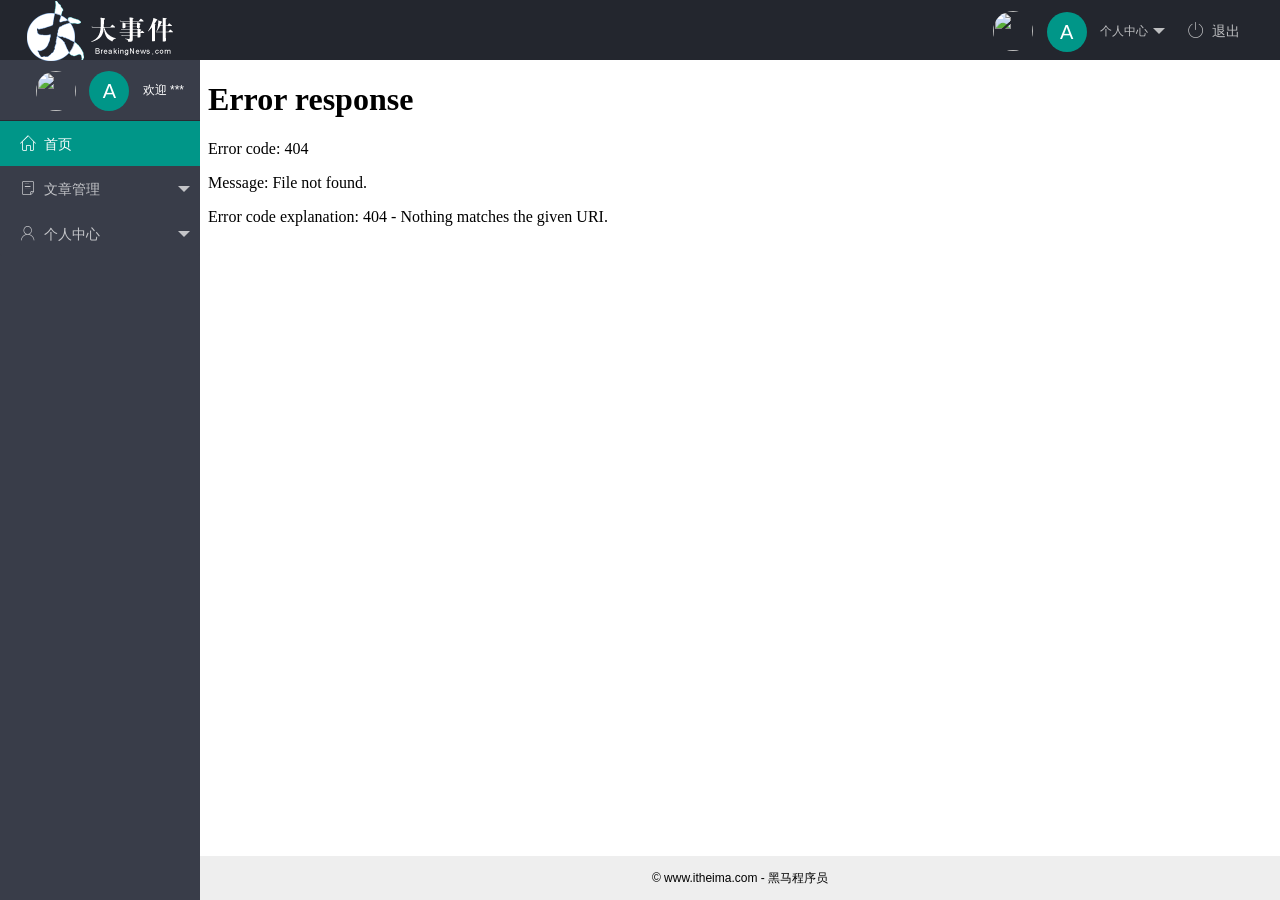
==== index.html @ 93b26ba9 "完成了登录和注册" ====
<!DOCTYPE html>
<html lang="en">

<head>
    <meta charset="UTF-8" />
    <meta name="viewport" content="width=device-width, initial-scale=1.0" />
    <title>后台主页</title>
    <!-- 导入 layui 的样式表 -->
    <link rel="stylesheet" href="./assets/lib/layui/css/layui.css" />
    <!-- 导入第三方图标库 -->
    <link rel="stylesheet" href="./assets/fonts/iconfont.css" />
    <!-- 导入自己的样式表 -->
    <link rel="stylesheet" href="./assets/css/index.css" />
</head>

<body class="layui-layout-body">
    <div class="layui-layout layui-layout-admin">
        <div class="layui-header">
            <div class="layui-logo">
                <img src="/assets/images/logo.png" alt="" />
            </div>
            <!-- 头部区域（可配合layui已有的水平导航） -->
            <ul class="layui-nav layui-layout-right">
                <li class="layui-nav-item">
                    <a href="javascript:;" class="userinfo">
                        <img src="http://t.cn/RCzsdCq" class="layui-nav-img" />
                        <span class="text-avatar">A</span> 个人中心
                    </a>
                    <dl class="layui-nav-child">
                        <dd><a href="">基本资料</a></dd>
                        <dd><a href="">更换头像</a></dd>
                        <dd><a href="">重置密码</a></dd>
                    </dl>
                </li>
                <li class="layui-nav-item">
                    <a href=""><span class="iconfont icon-tuichu"></span>退出</a>
                </li>
            </ul>
        </div>

        <div class="layui-side layui-bg-black">
            <div class="layui-side-scroll">
                <div class="userinfo">
                    <img src="http://t.cn/RCzsdCq" class="layui-nav-img" />
                    <span class="text-avatar">A</span>
                    <span id="welcome">欢迎 ***</span>
                </div>
                <!-- 左侧导航区域（可配合layui已有的垂直导航） -->
                <ul class="layui-nav layui-nav-tree" lay-shrink="all">
                    <li class="layui-nav-item layui-this">
                        <a href="/home/dashboard.html" target="fm"><span class="iconfont icon-home"></span>首页</a>
                    </li>
                    <li class="layui-nav-item">
                        <a class="" href="javascript:;"><span class="iconfont icon-16"></span>文章管理</a>
                        <dl class="layui-nav-child">
                            <dd>
                                <a href="javascript:;"><i class="layui-icon layui-icon-app"></i>文章类别</a>
                            </dd>
                            <dd>
                                <a href="javascript:;"><i class="layui-icon layui-icon-app"></i>文章列表</a>
                            </dd>
                            <dd>
                                <a href="javascript:;"><i class="layui-icon layui-icon-app"></i>发布文章</a>
                            </dd>
                        </dl>
                    </li>
                    <li class="layui-nav-item">
                        <a href="javascript:;"><span class="iconfont icon-user"></span>个人中心</a>
                        <dl class="layui-nav-child">
                            <dd>
                                <a href="javascript:;"><i class="layui-icon layui-icon-app"></i>基本资料</a>
                            </dd>
                            <dd>
                                <a href="javascript:;"><i class="layui-icon layui-icon-app"></i>更换头像</a>
                            </dd>
                            <dd>
                                <a href="javascript:;"><i class="layui-icon layui-icon-app"></i>重置密码</a>
                            </dd>
                        </dl>
                    </li>
                </ul>
            </div>
        </div>

        <div class="layui-body">
            <!-- 内容主体区域 -->
            <iframe name="fm" src="/home/dashboard.html" frameborder="0"></iframe>
        </div>

        <div class="layui-footer">
            <!-- 底部固定区域 -->
            © www.itheima.com - 黑马程序员
        </div>
    </div>
    <!-- 导入 layui 的JS文件 -->
    <script src="/assets/lib/layui/layui.all.js"></script>
</body>

</html>
---- assets/lib/layui/css/layui.css ----
/** layui-v2.5.5 MIT License By https://www.layui.com */
 .layui-inline,img{display:inline-block;vertical-align:middle}h1,h2,h3,h4,h5,h6{font-weight:400}.layui-edge,.layui-header,.layui-inline,.layui-main{position:relative}.layui-body,.layui-edge,.layui-elip{overflow:hidden}.layui-btn,.layui-edge,.layui-inline,img{vertical-align:middle}.layui-btn,.layui-disabled,.layui-icon,.layui-unselect{-moz-user-select:none;-webkit-user-select:none;-ms-user-select:none}.layui-elip,.layui-form-checkbox span,.layui-form-pane .layui-form-label{text-overflow:ellipsis;white-space:nowrap}.layui-breadcrumb,.layui-tree-btnGroup{visibility:hidden}blockquote,body,button,dd,div,dl,dt,form,h1,h2,h3,h4,h5,h6,input,li,ol,p,pre,td,textarea,th,ul{margin:0;padding:0;-webkit-tap-highlight-color:rgba(0,0,0,0)}a:active,a:hover{outline:0}img{border:none}li{list-style:none}table{border-collapse:collapse;border-spacing:0}h4,h5,h6{font-size:100%}button,input,optgroup,option,select,textarea{font-family:inherit;font-size:inherit;font-style:inherit;font-weight:inherit;outline:0}pre{white-space:pre-wrap;white-space:-moz-pre-wrap;white-space:-pre-wrap;white-space:-o-pre-wrap;word-wrap:break-word}body{line-height:24px;font:14px Helvetica Neue,Helvetica,PingFang SC,Tahoma,Arial,sans-serif}hr{height:1px;margin:10px 0;border:0;clear:both}a{color:#333;text-decoration:none}a:hover{color:#777}a cite{font-style:normal;*cursor:pointer}.layui-border-box,.layui-border-box *{box-sizing:border-box}.layui-box,.layui-box *{box-sizing:content-box}.layui-clear{clear:both;*zoom:1}.layui-clear:after{content:'\20';clear:both;*zoom:1;display:block;height:0}.layui-inline{*display:inline;*zoom:1}.layui-edge{display:inline-block;width:0;height:0;border-width:6px;border-style:dashed;border-color:transparent}.layui-edge-top{top:-4px;border-bottom-color:#999;border-bottom-style:solid}.layui-edge-right{border-left-color:#999;border-left-style:solid}.layui-edge-bottom{top:2px;border-top-color:#999;border-top-style:solid}.layui-edge-left{border-right-color:#999;border-right-style:solid}.layui-disabled,.layui-disabled:hover{color:#d2d2d2!important;cursor:not-allowed!important}.layui-circle{border-radius:100%}.layui-show{display:block!important}.layui-hide{display:none!important}@font-face{font-family:layui-icon;src:url(../font/iconfont.eot?v=250);src:url(../font/iconfont.eot?v=250#iefix) format('embedded-opentype'),url(../font/iconfont.woff2?v=250) format('woff2'),url(../font/iconfont.woff?v=250) format('woff'),url(../font/iconfont.ttf?v=250) format('truetype'),url(../font/iconfont.svg?v=250#layui-icon) format('svg')}.layui-icon{font-family:layui-icon!important;font-size:16px;font-style:normal;-webkit-font-smoothing:antialiased;-moz-osx-font-smoothing:grayscale}.layui-icon-reply-fill:before{content:"\e611"}.layui-icon-set-fill:before{content:"\e614"}.layui-icon-menu-fill:before{content:"\e60f"}.layui-icon-search:before{content:"\e615"}.layui-icon-share:before{content:"\e641"}.layui-icon-set-sm:before{content:"\e620"}.layui-icon-engine:before{content:"\e628"}.layui-icon-close:before{content:"\1006"}.layui-icon-close-fill:before{content:"\1007"}.layui-icon-chart-screen:before{content:"\e629"}.layui-icon-star:before{content:"\e600"}.layui-icon-circle-dot:before{content:"\e617"}.layui-icon-chat:before{content:"\e606"}.layui-icon-release:before{content:"\e609"}.layui-icon-list:before{content:"\e60a"}.layui-icon-chart:before{content:"\e62c"}.layui-icon-ok-circle:before{content:"\1005"}.layui-icon-layim-theme:before{content:"\e61b"}.layui-icon-table:before{content:"\e62d"}.layui-icon-right:before{content:"\e602"}.layui-icon-left:before{content:"\e603"}.layui-icon-cart-simple:before{content:"\e698"}.layui-icon-face-cry:before{content:"\e69c"}.layui-icon-face-smile:before{content:"\e6af"}.layui-icon-survey:before{content:"\e6b2"}.layui-icon-tree:before{content:"\e62e"}.layui-icon-upload-circle:before{content:"\e62f"}.layui-icon-add-circle:before{content:"\e61f"}.layui-icon-download-circle:before{content:"\e601"}.layui-icon-templeate-1:before{content:"\e630"}.layui-icon-util:before{content:"\e631"}.layui-icon-face-surprised:before{content:"\e664"}.layui-icon-edit:before{content:"\e642"}.layui-icon-speaker:before{content:"\e645"}.layui-icon-down:before{content:"\e61a"}.layui-icon-file:before{content:"\e621"}.layui-icon-layouts:before{content:"\e632"}.layui-icon-rate-half:before{content:"\e6c9"}.layui-icon-add-circle-fine:before{content:"\e608"}.layui-icon-prev-circle:before{content:"\e633"}.layui-icon-read:before{content:"\e705"}.layui-icon-404:before{content:"\e61c"}.layui-icon-carousel:before{content:"\e634"}.layui-icon-help:before{content:"\e607"}.layui-icon-code-circle:before{content:"\e635"}.layui-icon-water:before{content:"\e636"}.layui-icon-username:before{content:"\e66f"}.layui-icon-find-fill:before{content:"\e670"}.layui-icon-about:before{content:"\e60b"}.layui-icon-location:before{content:"\e715"}.layui-icon-up:before{content:"\e619"}.layui-icon-pause:before{content:"\e651"}.layui-icon-date:before{content:"\e637"}.layui-icon-layim-uploadfile:before{content:"\e61d"}.layui-icon-delete:before{content:"\e640"}.layui-icon-play:before{content:"\e652"}.layui-icon-top:before{content:"\e604"}.layui-icon-friends:before{content:"\e612"}.layui-icon-refresh-3:before{content:"\e9aa"}.layui-icon-ok:before{content:"\e605"}.layui-icon-layer:before{content:"\e638"}.layui-icon-face-smile-fine:before{content:"\e60c"}.layui-icon-dollar:before{content:"\e659"}.layui-icon-group:before{content:"\e613"}.layui-icon-layim-download:before{content:"\e61e"}.layui-icon-picture-fine:before{content:"\e60d"}.layui-icon-link:before{content:"\e64c"}.layui-icon-diamond:before{content:"\e735"}.layui-icon-log:before{content:"\e60e"}.layui-icon-rate-solid:before{content:"\e67a"}.layui-icon-fonts-del:before{content:"\e64f"}.layui-icon-unlink:before{content:"\e64d"}.layui-icon-fonts-clear:before{content:"\e639"}.layui-icon-triangle-r:before{content:"\e623"}.layui-icon-circle:before{content:"\e63f"}.layui-icon-radio:before{content:"\e643"}.layui-icon-align-center:before{content:"\e647"}.layui-icon-align-right:before{content:"\e648"}.layui-icon-align-left:before{content:"\e649"}.layui-icon-loading-1:before{content:"\e63e"}.layui-icon-return:before{content:"\e65c"}.layui-icon-fonts-strong:before{content:"\e62b"}.layui-icon-upload:before{content:"\e67c"}.layui-icon-dialogue:before{content:"\e63a"}.layui-icon-video:before{content:"\e6ed"}.layui-icon-headset:before{content:"\e6fc"}.layui-icon-cellphone-fine:before{content:"\e63b"}.layui-icon-add-1:before{content:"\e654"}.layui-icon-face-smile-b:before{content:"\e650"}.layui-icon-fonts-html:before{content:"\e64b"}.layui-icon-form:before{content:"\e63c"}.layui-icon-cart:before{content:"\e657"}.layui-icon-camera-fill:before{content:"\e65d"}.layui-icon-tabs:before{content:"\e62a"}.layui-icon-fonts-code:before{content:"\e64e"}.layui-icon-fire:before{content:"\e756"}.layui-icon-set:before{content:"\e716"}.layui-icon-fonts-u:before{content:"\e646"}.layui-icon-triangle-d:before{content:"\e625"}.layui-icon-tips:before{content:"\e702"}.layui-icon-picture:before{content:"\e64a"}.layui-icon-more-vertical:before{content:"\e671"}.layui-icon-flag:before{content:"\e66c"}.layui-icon-loading:before{content:"\e63d"}.layui-icon-fonts-i:before{content:"\e644"}.layui-icon-refresh-1:before{content:"\e666"}.layui-icon-rmb:before{content:"\e65e"}.layui-icon-home:before{content:"\e68e"}.layui-icon-user:before{content:"\e770"}.layui-icon-notice:before{content:"\e667"}.layui-icon-login-weibo:before{content:"\e675"}.layui-icon-voice:before{content:"\e688"}.layui-icon-upload-drag:before{content:"\e681"}.layui-icon-login-qq:before{content:"\e676"}.layui-icon-snowflake:before{content:"\e6b1"}.layui-icon-file-b:before{content:"\e655"}.layui-icon-template:before{content:"\e663"}.layui-icon-auz:before{content:"\e672"}.layui-icon-console:before{content:"\e665"}.layui-icon-app:before{content:"\e653"}.layui-icon-prev:before{content:"\e65a"}.layui-icon-website:before{content:"\e7ae"}.layui-icon-next:before{content:"\e65b"}.layui-icon-component:before{content:"\e857"}.layui-icon-more:before{content:"\e65f"}.layui-icon-login-wechat:before{content:"\e677"}.layui-icon-shrink-right:before{content:"\e668"}.layui-icon-spread-left:before{content:"\e66b"}.layui-icon-camera:before{content:"\e660"}.layui-icon-note:before{content:"\e66e"}.layui-icon-refresh:before{content:"\e669"}.layui-icon-female:before{content:"\e661"}.layui-icon-male:before{content:"\e662"}.layui-icon-password:before{content:"\e673"}.layui-icon-senior:before{content:"\e674"}.layui-icon-theme:before{content:"\e66a"}.layui-icon-tread:before{content:"\e6c5"}.layui-icon-praise:before{content:"\e6c6"}.layui-icon-star-fill:before{content:"\e658"}.layui-icon-rate:before{content:"\e67b"}.layui-icon-template-1:before{content:"\e656"}.layui-icon-vercode:before{content:"\e679"}.layui-icon-cellphone:before{content:"\e678"}.layui-icon-screen-full:before{content:"\e622"}.layui-icon-screen-restore:before{content:"\e758"}.layui-icon-cols:before{content:"\e610"}.layui-icon-export:before{content:"\e67d"}.layui-icon-print:before{content:"\e66d"}.layui-icon-slider:before{content:"\e714"}.layui-icon-addition:before{content:"\e624"}.layui-icon-subtraction:before{content:"\e67e"}.layui-icon-service:before{content:"\e626"}.layui-icon-transfer:before{content:"\e691"}.layui-main{width:1140px;margin:0 auto}.layui-header{z-index:1000;height:60px}.layui-header a:hover{transition:all .5s;-webkit-transition:all .5s}.layui-side{position:fixed;left:0;top:0;bottom:0;z-index:999;width:200px;overflow-x:hidden}.layui-side-scroll{position:relative;width:220px;height:100%;overflow-x:hidden}.layui-body{position:absolute;left:200px;right:0;top:0;bottom:0;z-index:998;width:auto;overflow-y:auto;box-sizing:border-box}.layui-layout-body{overflow:hidden}.layui-layout-admin .layui-header{background-color:#23262E}.layui-layout-admin .layui-side{top:60px;width:200px;overflow-x:hidden}.layui-layout-admin .layui-body{position:fixed;top:60px;bottom:44px}.layui-layout-admin .layui-main{width:auto;margin:0 15px}.layui-layout-admin .layui-footer{position:fixed;left:200px;right:0;bottom:0;height:44px;line-height:44px;padding:0 15px;background-color:#eee}.layui-layout-admin .layui-logo{position:absolute;left:0;top:0;width:200px;height:100%;line-height:60px;text-align:center;color:#009688;font-size:16px}.layui-layout-admin .layui-header .layui-nav{background:0 0}.layui-layout-left{position:absolute!important;left:200px;top:0}.layui-layout-right{position:absolute!important;right:0;top:0}.layui-container{position:relative;margin:0 auto;padding:0 15px;box-sizing:border-box}.layui-fluid{position:relative;margin:0 auto;padding:0 15px}.layui-row:after,.layui-row:before{content:'';display:block;clear:both}.layui-col-lg1,.layui-col-lg10,.layui-col-lg11,.layui-col-lg12,.layui-col-lg2,.layui-col-lg3,.layui-col-lg4,.layui-col-lg5,.layui-col-lg6,.layui-col-lg7,.layui-col-lg8,.layui-col-lg9,.layui-col-md1,.layui-col-md10,.layui-col-md11,.layui-col-md12,.layui-col-md2,.layui-col-md3,.layui-col-md4,.layui-col-md5,.layui-col-md6,.layui-col-md7,.layui-col-md8,.layui-col-md9,.layui-col-sm1,.layui-col-sm10,.layui-col-sm11,.layui-col-sm12,.layui-col-sm2,.layui-col-sm3,.layui-col-sm4,.layui-col-sm5,.layui-col-sm6,.layui-col-sm7,.layui-col-sm8,.layui-col-sm9,.layui-col-xs1,.layui-col-xs10,.layui-col-xs11,.layui-col-xs12,.layui-col-xs2,.layui-col-xs3,.layui-col-xs4,.layui-col-xs5,.layui-col-xs6,.layui-col-xs7,.layui-col-xs8,.layui-col-xs9{position:relative;display:block;box-sizing:border-box}.layui-col-xs1,.layui-col-xs10,.layui-col-xs11,.layui-col-xs12,.layui-col-xs2,.layui-col-xs3,.layui-col-xs4,.layui-col-xs5,.layui-col-xs6,.layui-col-xs7,.layui-col-xs8,.layui-col-xs9{float:left}.layui-col-xs1{width:8.33333333%}.layui-col-xs2{width:16.66666667%}.layui-col-xs3{width:25%}.layui-col-xs4{width:33.33333333%}.layui-col-xs5{width:41.66666667%}.layui-col-xs6{width:50%}.layui-col-xs7{width:58.33333333%}.layui-col-xs8{width:66.66666667%}.layui-col-xs9{width:75%}.layui-col-xs10{width:83.33333333%}.layui-col-xs11{width:91.66666667%}.layui-col-xs12{width:100%}.layui-col-xs-offset1{margin-left:8.33333333%}.layui-col-xs-offset2{margin-left:16.66666667%}.layui-col-xs-offset3{margin-left:25%}.layui-col-xs-offset4{margin-left:33.33333333%}.layui-col-xs-offset5{margin-left:41.66666667%}.layui-col-xs-offset6{margin-left:50%}.layui-col-xs-offset7{margin-left:58.33333333%}.layui-col-xs-offset8{margin-left:66.66666667%}.layui-col-xs-offset9{margin-left:75%}.layui-col-xs-offset10{margin-left:83.33333333%}.layui-col-xs-offset11{margin-left:91.66666667%}.layui-col-xs-offset12{margin-left:100%}@media screen and (max-width:768px){.layui-hide-xs{display:none!important}.layui-show-xs-block{display:block!important}.layui-show-xs-inline{display:inline!important}.layui-show-xs-inline-block{display:inline-block!important}}@media screen and (min-width:768px){.layui-container{width:750px}.layui-hide-sm{display:none!important}.layui-show-sm-block{display:block!important}.layui-show-sm-inline{display:inline!important}.layui-show-sm-inline-block{display:inline-block!important}.layui-col-sm1,.layui-col-sm10,.layui-col-sm11,.layui-col-sm12,.layui-col-sm2,.layui-col-sm3,.layui-col-sm4,.layui-col-sm5,.layui-col-sm6,.layui-col-sm7,.layui-col-sm8,.layui-col-sm9{float:left}.layui-col-sm1{width:8.33333333%}.layui-col-sm2{width:16.66666667%}.layui-col-sm3{width:25%}.layui-col-sm4{width:33.33333333%}.layui-col-sm5{width:41.66666667%}.layui-col-sm6{width:50%}.layui-col-sm7{width:58.33333333%}.layui-col-sm8{width:66.66666667%}.layui-col-sm9{width:75%}.layui-col-sm10{width:83.33333333%}.layui-col-sm11{width:91.66666667%}.layui-col-sm12{width:100%}.layui-col-sm-offset1{margin-left:8.33333333%}.layui-col-sm-offset2{margin-left:16.66666667%}.layui-col-sm-offset3{margin-left:25%}.layui-col-sm-offset4{margin-left:33.33333333%}.layui-col-sm-offset5{margin-left:41.66666667%}.layui-col-sm-offset6{margin-left:50%}.layui-col-sm-offset7{margin-left:58.33333333%}.layui-col-sm-offset8{margin-left:66.66666667%}.layui-col-sm-offset9{margin-left:75%}.layui-col-sm-offset10{margin-left:83.33333333%}.layui-col-sm-offset11{margin-left:91.66666667%}.layui-col-sm-offset12{margin-left:100%}}@media screen and (min-width:992px){.layui-container{width:970px}.layui-hide-md{display:none!important}.layui-show-md-block{display:block!important}.layui-show-md-inline{display:inline!important}.layui-show-md-inline-block{display:inline-block!important}.layui-col-md1,.layui-col-md10,.layui-col-md11,.layui-col-md12,.layui-col-md2,.layui-col-md3,.layui-col-md4,.layui-col-md5,.layui-col-md6,.layui-col-md7,.layui-col-md8,.layui-col-md9{float:left}.layui-col-md1{width:8.33333333%}.layui-col-md2{width:16.66666667%}.layui-col-md3{width:25%}.layui-col-md4{width:33.33333333%}.layui-col-md5{width:41.66666667%}.layui-col-md6{width:50%}.layui-col-md7{width:58.33333333%}.layui-col-md8{width:66.66666667%}.layui-col-md9{width:75%}.layui-col-md10{width:83.33333333%}.layui-col-md11{width:91.66666667%}.layui-col-md12{width:100%}.layui-col-md-offset1{margin-left:8.33333333%}.layui-col-md-offset2{margin-left:16.66666667%}.layui-col-md-offset3{margin-left:25%}.layui-col-md-offset4{margin-left:33.33333333%}.layui-col-md-offset5{margin-left:41.66666667%}.layui-col-md-offset6{margin-left:50%}.layui-col-md-offset7{margin-left:58.33333333%}.layui-col-md-offset8{margin-left:66.66666667%}.layui-col-md-offset9{margin-left:75%}.layui-col-md-offset10{margin-left:83.33333333%}.layui-col-md-offset11{margin-left:91.66666667%}.layui-col-md-offset12{margin-left:100%}}@media screen and (min-width:1200px){.layui-container{width:1170px}.layui-hide-lg{display:none!important}.layui-show-lg-block{display:block!important}.layui-show-lg-inline{display:inline!important}.layui-show-lg-inline-block{display:inline-block!important}.layui-col-lg1,.layui-col-lg10,.layui-col-lg11,.layui-col-lg12,.layui-col-lg2,.layui-col-lg3,.layui-col-lg4,.layui-col-lg5,.layui-col-lg6,.layui-col-lg7,.layui-col-lg8,.layui-col-lg9{float:left}.layui-col-lg1{width:8.33333333%}.layui-col-lg2{width:16.66666667%}.layui-col-lg3{width:25%}.layui-col-lg4{width:33.33333333%}.layui-col-lg5{width:41.66666667%}.layui-col-lg6{width:50%}.layui-col-lg7{width:58.33333333%}.layui-col-lg8{width:66.66666667%}.layui-col-lg9{width:75%}.layui-col-lg10{width:83.33333333%}.layui-col-lg11{width:91.66666667%}.layui-col-lg12{width:100%}.layui-col-lg-offset1{margin-left:8.33333333%}.layui-col-lg-offset2{margin-left:16.66666667%}.layui-col-lg-offset3{margin-left:25%}.layui-col-lg-offset4{margin-left:33.33333333%}.layui-col-lg-offset5{margin-left:41.66666667%}.layui-col-lg-offset6{margin-left:50%}.layui-col-lg-offset7{margin-left:58.33333333%}.layui-col-lg-offset8{margin-left:66.66666667%}.layui-col-lg-offset9{margin-left:75%}.layui-col-lg-offset10{margin-left:83.33333333%}.layui-col-lg-offset11{margin-left:91.66666667%}.layui-col-lg-offset12{margin-left:100%}}.layui-col-space1{margin:-.5px}.layui-col-space1>*{padding:.5px}.layui-col-space3{margin:-1.5px}.layui-col-space3>*{padding:1.5px}.layui-col-space5{margin:-2.5px}.layui-col-space5>*{padding:2.5px}.layui-col-space8{margin:-3.5px}.layui-col-space8>*{padding:3.5px}.layui-col-space10{margin:-5px}.layui-col-space10>*{padding:5px}.layui-col-space12{margin:-6px}.layui-col-space12>*{padding:6px}.layui-col-space15{margin:-7.5px}.layui-col-space15>*{padding:7.5px}.layui-col-space18{margin:-9px}.layui-col-space18>*{padding:9px}.layui-col-space20{margin:-10px}.layui-col-space20>*{padding:10px}.layui-col-space22{margin:-11px}.layui-col-space22>*{padding:11px}.layui-col-space25{margin:-12.5px}.layui-col-space25>*{padding:12.5px}.layui-col-space30{margin:-15px}.layui-col-space30>*{padding:15px}.layui-btn,.layui-input,.layui-select,.layui-textarea,.layui-upload-button{outline:0;-webkit-appearance:none;transition:all .3s;-webkit-transition:all .3s;box-sizing:border-box}.layui-elem-quote{margin-bottom:10px;padding:15px;line-height:22px;border-left:5px solid #009688;border-radius:0 2px 2px 0;background-color:#f2f2f2}.layui-quote-nm{border-style:solid;border-width:1px 1px 1px 5px;background:0 0}.layui-elem-field{margin-bottom:10px;padding:0;border-width:1px;border-style:solid}.layui-elem-field legend{margin-left:20px;padding:0 10px;font-size:20px;font-weight:300}.layui-field-title{margin:10px 0 20px;border-width:1px 0 0}.layui-field-box{padding:10px 15px}.layui-field-title .layui-field-box{padding:10px 0}.layui-progress{position:relative;height:6px;border-radius:20px;background-color:#e2e2e2}.layui-progress-bar{position:absolute;left:0;top:0;width:0;max-width:100%;height:6px;border-radius:20px;text-align:right;background-color:#5FB878;transition:all .3s;-webkit-transition:all .3s}.layui-progress-big,.layui-progress-big .layui-progress-bar{height:18px;line-height:18px}.layui-progress-text{position:relative;top:-20px;line-height:18px;font-size:12px;color:#666}.layui-progress-big .layui-progress-text{position:static;padding:0 10px;color:#fff}.layui-collapse{border-width:1px;border-style:solid;border-radius:2px}.layui-colla-content,.layui-colla-item{border-top-width:1px;border-top-style:solid}.layui-colla-item:first-child{border-top:none}.layui-colla-title{position:relative;height:42px;line-height:42px;padding:0 15px 0 35px;color:#333;background-color:#f2f2f2;cursor:pointer;font-size:14px;overflow:hidden}.layui-colla-content{display:none;padding:10px 15px;line-height:22px;color:#666}.layui-colla-icon{position:absolute;left:15px;top:0;font-size:14px}.layui-card{margin-bottom:15px;border-radius:2px;background-color:#fff;box-shadow:0 1px 2px 0 rgba(0,0,0,.05)}.layui-card:last-child{margin-bottom:0}.layui-card-header{position:relative;height:42px;line-height:42px;padding:0 15px;border-bottom:1px solid #f6f6f6;color:#333;border-radius:2px 2px 0 0;font-size:14px}.layui-bg-black,.layui-bg-blue,.layui-bg-cyan,.layui-bg-green,.layui-bg-orange,.layui-bg-red{color:#fff!important}.layui-card-body{position:relative;padding:10px 15px;line-height:24px}.layui-card-body[pad15]{padding:15px}.layui-card-body[pad20]{padding:20px}.layui-card-body .layui-table{margin:5px 0}.layui-card .layui-tab{margin:0}.layui-panel-window{position:relative;padding:15px;border-radius:0;border-top:5px solid #E6E6E6;background-color:#fff}.layui-auxiliar-moving{position:fixed;left:0;right:0;top:0;bottom:0;width:100%;height:100%;background:0 0;z-index:9999999999}.layui-form-label,.layui-form-mid,.layui-form-select,.layui-input-block,.layui-input-inline,.layui-textarea{position:relative}.layui-bg-red{background-color:#FF5722!important}.layui-bg-orange{background-color:#FFB800!important}.layui-bg-green{background-color:#009688!important}.layui-bg-cyan{background-color:#2F4056!important}.layui-bg-blue{background-color:#1E9FFF!important}.layui-bg-black{background-color:#393D49!important}.layui-bg-gray{background-color:#eee!important;color:#666!important}.layui-badge-rim,.layui-colla-content,.layui-colla-item,.layui-collapse,.layui-elem-field,.layui-form-pane .layui-form-item[pane],.layui-form-pane .layui-form-label,.layui-input,.layui-layedit,.layui-layedit-tool,.layui-quote-nm,.layui-select,.layui-tab-bar,.layui-tab-card,.layui-tab-title,.layui-tab-title .layui-this:after,.layui-textarea{border-color:#e6e6e6}.layui-timeline-item:before,hr{background-color:#e6e6e6}.layui-text{line-height:22px;font-size:14px;color:#666}.layui-text h1,.layui-text h2,.layui-text h3{font-weight:500;color:#333}.layui-text h1{font-size:30px}.layui-text h2{font-size:24px}.layui-text h3{font-size:18px}.layui-text a:not(.layui-btn){color:#01AAED}.layui-text a:not(.layui-btn):hover{text-decoration:underline}.layui-text ul{padding:5px 0 5px 15px}.layui-text ul li{margin-top:5px;list-style-type:disc}.layui-text em,.layui-word-aux{color:#999!important;padding:0 5px!important}.layui-btn{display:inline-block;height:38px;line-height:38px;padding:0 18px;background-color:#009688;color:#fff;white-space:nowrap;text-align:center;font-size:14px;border:none;border-radius:2px;cursor:pointer}.layui-btn:hover{opacity:.8;filter:alpha(opacity=80);color:#fff}.layui-btn:active{opacity:1;filter:alpha(opacity=100)}.layui-btn+.layui-btn{margin-left:10px}.layui-btn-container{font-size:0}.layui-btn-container .layui-btn{margin-right:10px;margin-bottom:10px}.layui-btn-container .layui-btn+.layui-btn{margin-left:0}.layui-table .layui-btn-container .layui-btn{margin-bottom:9px}.layui-btn-radius{border-radius:100px}.layui-btn .layui-icon{margin-right:3px;font-size:18px;vertical-align:bottom;vertical-align:middle\9}.layui-btn-primary{border:1px solid #C9C9C9;background-color:#fff;color:#555}.layui-btn-primary:hover{border-color:#009688;color:#333}.layui-btn-normal{background-color:#1E9FFF}.layui-btn-warm{background-color:#FFB800}.layui-btn-danger{background-color:#FF5722}.layui-btn-checked{background-color:#5FB878}.layui-btn-disabled,.layui-btn-disabled:active,.layui-btn-disabled:hover{border:1px solid #e6e6e6;background-color:#FBFBFB;color:#C9C9C9;cursor:not-allowed;opacity:1}.layui-btn-lg{height:44px;line-height:44px;padding:0 25px;font-size:16px}.layui-btn-sm{height:30px;line-height:30px;padding:0 10px;font-size:12px}.layui-btn-sm i{font-size:16px!important}.layui-btn-xs{height:22px;line-height:22px;padding:0 5px;font-size:12px}.layui-btn-xs i{font-size:14px!important}.layui-btn-group{display:inline-block;vertical-align:middle;font-size:0}.layui-btn-group .layui-btn{margin-left:0!important;margin-right:0!important;border-left:1px solid rgba(255,255,255,.5);border-radius:0}.layui-btn-group .layui-btn-primary{border-left:none}.layui-btn-group .layui-btn-primary:hover{border-color:#C9C9C9;color:#009688}.layui-btn-group .layui-btn:first-child{border-left:none;border-radius:2px 0 0 2px}.layui-btn-group .layui-btn-primary:first-child{border-left:1px solid #c9c9c9}.layui-btn-group .layui-btn:last-child{border-radius:0 2px 2px 0}.layui-btn-group .layui-btn+.layui-btn{margin-left:0}.layui-btn-group+.layui-btn-group{margin-left:10px}.layui-btn-fluid{width:100%}.layui-input,.layui-select,.layui-textarea{height:38px;line-height:1.3;line-height:38px\9;border-width:1px;border-style:solid;background-color:#fff;border-radius:2px}.layui-input::-webkit-input-placeholder,.layui-select::-webkit-input-placeholder,.layui-textarea::-webkit-input-placeholder{line-height:1.3}.layui-input,.layui-textarea{display:block;width:100%;padding-left:10px}.layui-input:hover,.layui-textarea:hover{border-color:#D2D2D2!important}.layui-input:focus,.layui-textarea:focus{border-color:#C9C9C9!important}.layui-textarea{min-height:100px;height:auto;line-height:20px;padding:6px 10px;resize:vertical}.layui-select{padding:0 10px}.layui-form input[type=checkbox],.layui-form input[type=radio],.layui-form select{display:none}.layui-form [lay-ignore]{display:initial}.layui-form-item{margin-bottom:15px;clear:both;*zoom:1}.layui-form-item:after{content:'\20';clear:both;*zoom:1;display:block;height:0}.layui-form-label{float:left;display:block;padding:9px 15px;width:80px;font-weight:400;line-height:20px;text-align:right}.layui-form-label-col{display:block;float:none;padding:9px 0;line-height:20px;text-align:left}.layui-form-item .layui-inline{margin-bottom:5px;margin-right:10px}.layui-input-block{margin-left:110px;min-height:36px}.layui-input-inline{display:inline-block;vertical-align:middle}.layui-form-item .layui-input-inline{float:left;width:190px;margin-right:10px}.layui-form-text .layui-input-inline{width:auto}.layui-form-mid{float:left;display:block;padding:9px 0!important;line-height:20px;margin-right:10px}.layui-form-danger+.layui-form-select .layui-input,.layui-form-danger:focus{border-color:#FF5722!important}.layui-form-select .layui-input{padding-right:30px;cursor:pointer}.layui-form-select .layui-edge{position:absolute;right:10px;top:50%;margin-top:-3px;cursor:pointer;border-width:6px;border-top-color:#c2c2c2;border-top-style:solid;transition:all .3s;-webkit-transition:all .3s}.layui-form-select dl{display:none;position:absolute;left:0;top:42px;padding:5px 0;z-index:899;min-width:100%;border:1px solid #d2d2d2;max-height:300px;overflow-y:auto;background-color:#fff;border-radius:2px;box-shadow:0 2px 4px rgba(0,0,0,.12);box-sizing:border-box}.layui-form-select dl dd,.layui-form-select dl dt{padding:0 10px;line-height:36px;white-space:nowrap;overflow:hidden;text-overflow:ellipsis}.layui-form-select dl dt{font-size:12px;color:#999}.layui-form-select dl dd{cursor:pointer}.layui-form-select dl dd:hover{background-color:#f2f2f2;-webkit-transition:.5s all;transition:.5s all}.layui-form-select .layui-select-group dd{padding-left:20px}.layui-form-select dl dd.layui-select-tips{padding-left:10px!important;color:#999}.layui-form-select dl dd.layui-this{background-color:#5FB878;color:#fff}.layui-form-checkbox,.layui-form-select dl dd.layui-disabled{background-color:#fff}.layui-form-selected dl{display:block}.layui-form-checkbox,.layui-form-checkbox *,.layui-form-switch{display:inline-block;vertical-align:middle}.layui-form-selected .layui-edge{margin-top:-9px;-webkit-transform:rotate(180deg);transform:rotate(180deg);margin-top:-3px\9}:root .layui-form-selected .layui-edge{margin-top:-9px\0/IE9}.layui-form-selectup dl{top:auto;bottom:42px}.layui-select-none{margin:5px 0;text-align:center;color:#999}.layui-select-disabled .layui-disabled{border-color:#eee!important}.layui-select-disabled .layui-edge{border-top-color:#d2d2d2}.layui-form-checkbox{position:relative;height:30px;line-height:30px;margin-right:10px;padding-right:30px;cursor:pointer;font-size:0;-webkit-transition:.1s linear;transition:.1s linear;box-sizing:border-box}.layui-form-checkbox span{padding:0 10px;height:100%;font-size:14px;border-radius:2px 0 0 2px;background-color:#d2d2d2;color:#fff;overflow:hidden}.layui-form-checkbox:hover span{background-color:#c2c2c2}.layui-form-checkbox i{position:absolute;right:0;top:0;width:30px;height:28px;border:1px solid #d2d2d2;border-left:none;border-radius:0 2px 2px 0;color:#fff;font-size:20px;text-align:center}.layui-form-checkbox:hover i{border-color:#c2c2c2;color:#c2c2c2}.layui-form-checked,.layui-form-checked:hover{border-color:#5FB878}.layui-form-checked span,.layui-form-checked:hover span{background-color:#5FB878}.layui-form-checked i,.layui-form-checked:hover i{color:#5FB878}.layui-form-item .layui-form-checkbox{margin-top:4px}.layui-form-checkbox[lay-skin=primary]{height:auto!important;line-height:normal!important;min-width:18px;min-height:18px;border:none!important;margin-right:0;padding-left:28px;padding-right:0;background:0 0}.layui-form-checkbox[lay-skin=primary] span{padding-left:0;padding-right:15px;line-height:18px;background:0 0;color:#666}.layui-form-checkbox[lay-skin=primary] i{right:auto;left:0;width:16px;height:16px;line-height:16px;border:1px solid #d2d2d2;font-size:12px;border-radius:2px;background-color:#fff;-webkit-transition:.1s linear;transition:.1s linear}.layui-form-checkbox[lay-skin=primary]:hover i{border-color:#5FB878;color:#fff}.layui-form-checked[lay-skin=primary] i{border-color:#5FB878!important;background-color:#5FB878;color:#fff}.layui-checkbox-disbaled[lay-skin=primary] span{background:0 0!important;color:#c2c2c2}.layui-checkbox-disbaled[lay-skin=primary]:hover i{border-color:#d2d2d2}.layui-form-item .layui-form-checkbox[lay-skin=primary]{margin-top:10px}.layui-form-switch{position:relative;height:22px;line-height:22px;min-width:35px;padding:0 5px;margin-top:8px;border:1px solid #d2d2d2;border-radius:20px;cursor:pointer;background-color:#fff;-webkit-transition:.1s linear;transition:.1s linear}.layui-form-switch i{position:absolute;left:5px;top:3px;width:16px;height:16px;border-radius:20px;background-color:#d2d2d2;-webkit-transition:.1s linear;transition:.1s linear}.layui-form-switch em{position:relative;top:0;width:25px;margin-left:21px;padding:0!important;text-align:center!important;color:#999!important;font-style:normal!important;font-size:12px}.layui-form-onswitch{border-color:#5FB878;background-color:#5FB878}.layui-checkbox-disbaled,.layui-checkbox-disbaled i{border-color:#e2e2e2!important}.layui-form-onswitch i{left:100%;margin-left:-21px;background-color:#fff}.layui-form-onswitch em{margin-left:5px;margin-right:21px;color:#fff!important}.layui-checkbox-disbaled span{background-color:#e2e2e2!important}.layui-checkbox-disbaled:hover i{color:#fff!important}[lay-radio]{display:none}.layui-form-radio,.layui-form-radio *{display:inline-block;vertical-align:middle}.layui-form-radio{line-height:28px;margin:6px 10px 0 0;padding-right:10px;cursor:pointer;font-size:0}.layui-form-radio *{font-size:14px}.layui-form-radio>i{margin-right:8px;font-size:22px;color:#c2c2c2}.layui-form-radio>i:hover,.layui-form-radioed>i{color:#5FB878}.layui-radio-disbaled>i{color:#e2e2e2!important}.layui-form-pane .layui-form-label{width:110px;padding:8px 15px;height:38px;line-height:20px;border-width:1px;border-style:solid;border-radius:2px 0 0 2px;text-align:center;background-color:#FBFBFB;overflow:hidden;box-sizing:border-box}.layui-form-pane .layui-input-inline{margin-left:-1px}.layui-form-pane .layui-input-block{margin-left:110px;left:-1px}.layui-form-pane .layui-input{border-radius:0 2px 2px 0}.layui-form-pane .layui-form-text .layui-form-label{float:none;width:100%;border-radius:2px;box-sizing:border-box;text-align:left}.layui-form-pane .layui-form-text .layui-input-inline{display:block;margin:0;top:-1px;clear:both}.layui-form-pane .layui-form-text .layui-input-block{margin:0;left:0;top:-1px}.layui-form-pane .layui-form-text .layui-textarea{min-height:100px;border-radius:0 0 2px 2px}.layui-form-pane .layui-form-checkbox{margin:4px 0 4px 10px}.layui-form-pane .layui-form-radio,.layui-form-pane .layui-form-switch{margin-top:6px;margin-left:10px}.layui-form-pane .layui-form-item[pane]{position:relative;border-width:1px;border-style:solid}.layui-form-pane .layui-form-item[pane] .layui-form-label{position:absolute;left:0;top:0;height:100%;border-width:0 1px 0 0}.layui-form-pane .layui-form-item[pane] .layui-input-inline{margin-left:110px}@media screen and (max-width:450px){.layui-form-item .layui-form-label{text-overflow:ellipsis;overflow:hidden;white-space:nowrap}.layui-form-item .layui-inline{display:block;margin-right:0;margin-bottom:20px;clear:both}.layui-form-item .layui-inline:after{content:'\20';clear:both;display:block;height:0}.layui-form-item .layui-input-inline{display:block;float:none;left:-3px;width:auto;margin:0 0 10px 112px}.layui-form-item .layui-input-inline+.layui-form-mid{margin-left:110px;top:-5px;padding:0}.layui-form-item .layui-form-checkbox{margin-right:5px;margin-bottom:5px}}.layui-layedit{border-width:1px;border-style:solid;border-radius:2px}.layui-layedit-tool{padding:3px 5px;border-bottom-width:1px;border-bottom-style:solid;font-size:0}.layedit-tool-fixed{position:fixed;top:0;border-top:1px solid #e2e2e2}.layui-layedit-tool .layedit-tool-mid,.layui-layedit-tool .layui-icon{display:inline-block;vertical-align:middle;text-align:center;font-size:14px}.layui-layedit-tool .layui-icon{position:relative;width:32px;height:30px;line-height:30px;margin:3px 5px;color:#777;cursor:pointer;border-radius:2px}.layui-layedit-tool .layui-icon:hover{color:#393D49}.layui-layedit-tool .layui-icon:active{color:#000}.layui-layedit-tool .layedit-tool-active{background-color:#e2e2e2;color:#000}.layui-layedit-tool .layui-disabled,.layui-layedit-tool .layui-disabled:hover{color:#d2d2d2;cursor:not-allowed}.layui-layedit-tool .layedit-tool-mid{width:1px;height:18px;margin:0 10px;background-color:#d2d2d2}.layedit-tool-html{width:50px!important;font-size:30px!important}.layedit-tool-b,.layedit-tool-code,.layedit-tool-help{font-size:16px!important}.layedit-tool-d,.layedit-tool-face,.layedit-tool-image,.layedit-tool-unlink{font-size:18px!important}.layedit-tool-image input{position:absolute;font-size:0;left:0;top:0;width:100%;height:100%;opacity:.01;filter:Alpha(opacity=1);cursor:pointer}.layui-layedit-iframe iframe{display:block;width:100%}#LAY_layedit_code{overflow:hidden}.layui-laypage{display:inline-block;*display:inline;*zoom:1;vertical-align:middle;margin:10px 0;font-size:0}.layui-laypage>a:first-child,.layui-laypage>a:first-child em{border-radius:2px 0 0 2px}.layui-laypage>a:last-child,.layui-laypage>a:last-child em{border-radius:0 2px 2px 0}.layui-laypage>:first-child{margin-left:0!important}.layui-laypage>:last-child{margin-right:0!important}.layui-laypage a,.layui-laypage button,.layui-laypage input,.layui-laypage select,.layui-laypage span{border:1px solid #e2e2e2}.layui-laypage a,.layui-laypage span{display:inline-block;*display:inline;*zoom:1;vertical-align:middle;padding:0 15px;height:28px;line-height:28px;margin:0 -1px 5px 0;background-color:#fff;color:#333;font-size:12px}.layui-flow-more a *,.layui-laypage input,.layui-table-view select[lay-ignore]{display:inline-block}.layui-laypage a:hover{color:#009688}.layui-laypage em{font-style:normal}.layui-laypage .layui-laypage-spr{color:#999;font-weight:700}.layui-laypage a{text-decoration:none}.layui-laypage .layui-laypage-curr{position:relative}.layui-laypage .layui-laypage-curr em{position:relative;color:#fff}.layui-laypage .layui-laypage-curr .layui-laypage-em{position:absolute;left:-1px;top:-1px;padding:1px;width:100%;height:100%;background-color:#009688}.layui-laypage-em{border-radius:2px}.layui-laypage-next em,.layui-laypage-prev em{font-family:Sim sun;font-size:16px}.layui-laypage .layui-laypage-count,.layui-laypage .layui-laypage-limits,.layui-laypage .layui-laypage-refresh,.layui-laypage .layui-laypage-skip{margin-left:10px;margin-right:10px;padding:0;border:none}.layui-laypage .layui-laypage-limits,.layui-laypage .layui-laypage-refresh{vertical-align:top}.layui-laypage .layui-laypage-refresh i{font-size:18px;cursor:pointer}.layui-laypage select{height:22px;padding:3px;border-radius:2px;cursor:pointer}.layui-laypage .layui-laypage-skip{height:30px;line-height:30px;color:#999}.layui-laypage button,.layui-laypage input{height:30px;line-height:30px;border-radius:2px;vertical-align:top;background-color:#fff;box-sizing:border-box}.layui-laypage input{width:40px;margin:0 10px;padding:0 3px;text-align:center}.layui-laypage input:focus,.layui-laypage select:focus{border-color:#009688!important}.layui-laypage button{margin-left:10px;padding:0 10px;cursor:pointer}.layui-table,.layui-table-view{margin:10px 0}.layui-flow-more{margin:10px 0;text-align:center;color:#999;font-size:14px}.layui-flow-more a{height:32px;line-height:32px}.layui-flow-more a *{vertical-align:top}.layui-flow-more a cite{padding:0 20px;border-radius:3px;background-color:#eee;color:#333;font-style:normal}.layui-flow-more a cite:hover{opacity:.8}.layui-flow-more a i{font-size:30px;color:#737383}.layui-table{width:100%;background-color:#fff;color:#666}.layui-table tr{transition:all .3s;-webkit-transition:all .3s}.layui-table th{text-align:left;font-weight:400}.layui-table tbody tr:hover,.layui-table thead tr,.layui-table-click,.layui-table-header,.layui-table-hover,.layui-table-mend,.layui-table-patch,.layui-table-tool,.layui-table-total,.layui-table-total tr,.layui-table[lay-even] tr:nth-child(even){background-color:#f2f2f2}.layui-table td,.layui-table th,.layui-table-col-set,.layui-table-fixed-r,.layui-table-grid-down,.layui-table-header,.layui-table-page,.layui-table-tips-main,.layui-table-tool,.layui-table-total,.layui-table-view,.layui-table[lay-skin=line],.layui-table[lay-skin=row]{border-width:1px;border-style:solid;border-color:#e6e6e6}.layui-table td,.layui-table th{position:relative;padding:9px 15px;min-height:20px;line-height:20px;font-size:14px}.layui-table[lay-skin=line] td,.layui-table[lay-skin=line] th{border-width:0 0 1px}.layui-table[lay-skin=row] td,.layui-table[lay-skin=row] th{border-width:0 1px 0 0}.layui-table[lay-skin=nob] td,.layui-table[lay-skin=nob] th{border:none}.layui-table img{max-width:100px}.layui-table[lay-size=lg] td,.layui-table[lay-size=lg] th{padding:15px 30px}.layui-table-view .layui-table[lay-size=lg] .layui-table-cell{height:40px;line-height:40px}.layui-table[lay-size=sm] td,.layui-table[lay-size=sm] th{font-size:12px;padding:5px 10px}.layui-table-view .layui-table[lay-size=sm] .layui-table-cell{height:20px;line-height:20px}.layui-table[lay-data]{display:none}.layui-table-box{position:relative;overflow:hidden}.layui-table-view .layui-table{position:relative;width:auto;margin:0}.layui-table-view .layui-table[lay-skin=line]{border-width:0 1px 0 0}.layui-table-view .layui-table[lay-skin=row]{border-width:0 0 1px}.layui-table-view .layui-table td,.layui-table-view .layui-table th{padding:5px 0;border-top:none;border-left:none}.layui-table-view .layui-table th.layui-unselect .layui-table-cell span{cursor:pointer}.layui-table-view .layui-table td{cursor:default}.layui-table-view .layui-table td[data-edit=text]{cursor:text}.layui-table-view .layui-form-checkbox[lay-skin=primary] i{width:18px;height:18px}.layui-table-view .layui-form-radio{line-height:0;padding:0}.layui-table-view .layui-form-radio>i{margin:0;font-size:20px}.layui-table-init{position:absolute;left:0;top:0;width:100%;height:100%;text-align:center;z-index:110}.layui-table-init .layui-icon{position:absolute;left:50%;top:50%;margin:-15px 0 0 -15px;font-size:30px;color:#c2c2c2}.layui-table-header{border-width:0 0 1px;overflow:hidden}.layui-table-header .layui-table{margin-bottom:-1px}.layui-table-tool .layui-inline[lay-event]{position:relative;width:26px;height:26px;padding:5px;line-height:16px;margin-right:10px;text-align:center;color:#333;border:1px solid #ccc;cursor:pointer;-webkit-transition:.5s all;transition:.5s all}.layui-table-tool .layui-inline[lay-event]:hover{border:1px solid #999}.layui-table-tool-temp{padding-right:120px}.layui-table-tool-self{position:absolute;right:17px;top:10px}.layui-table-tool .layui-table-tool-self .layui-inline[lay-event]{margin:0 0 0 10px}.layui-table-tool-panel{position:absolute;top:29px;left:-1px;padding:5px 0;min-width:150px;min-height:40px;border:1px solid #d2d2d2;text-align:left;overflow-y:auto;background-color:#fff;box-shadow:0 2px 4px rgba(0,0,0,.12)}.layui-table-cell,.layui-table-tool-panel li{overflow:hidden;text-overflow:ellipsis;white-space:nowrap}.layui-table-tool-panel li{padding:0 10px;line-height:30px;-webkit-transition:.5s all;transition:.5s all}.layui-table-tool-panel li .layui-form-checkbox[lay-skin=primary]{width:100%;padding-left:28px}.layui-table-tool-panel li:hover{background-color:#f2f2f2}.layui-table-tool-panel li .layui-form-checkbox[lay-skin=primary] i{position:absolute;left:0;top:0}.layui-table-tool-panel li .layui-form-checkbox[lay-skin=primary] span{padding:0}.layui-table-tool .layui-table-tool-self .layui-table-tool-panel{left:auto;right:-1px}.layui-table-col-set{position:absolute;right:0;top:0;width:20px;height:100%;border-width:0 0 0 1px;background-color:#fff}.layui-table-sort{width:10px;height:20px;margin-left:5px;cursor:pointer!important}.layui-table-sort .layui-edge{position:absolute;left:5px;border-width:5px}.layui-table-sort .layui-table-sort-asc{top:3px;border-top:none;border-bottom-style:solid;border-bottom-color:#b2b2b2}.layui-table-sort .layui-table-sort-asc:hover{border-bottom-color:#666}.layui-table-sort .layui-table-sort-desc{bottom:5px;border-bottom:none;border-top-style:solid;border-top-color:#b2b2b2}.layui-table-sort .layui-table-sort-desc:hover{border-top-color:#666}.layui-table-sort[lay-sort=asc] .layui-table-sort-asc{border-bottom-color:#000}.layui-table-sort[lay-sort=desc] .layui-table-sort-desc{border-top-color:#000}.layui-table-cell{height:28px;line-height:28px;padding:0 15px;position:relative;box-sizing:border-box}.layui-table-cell .layui-form-checkbox[lay-skin=primary]{top:-1px;padding:0}.layui-table-cell .layui-table-link{color:#01AAED}.laytable-cell-checkbox,.laytable-cell-numbers,.laytable-cell-radio,.laytable-cell-space{padding:0;text-align:center}.layui-table-body{position:relative;overflow:auto;margin-right:-1px;margin-bottom:-1px}.layui-table-body .layui-none{line-height:26px;padding:15px;text-align:center;color:#999}.layui-table-fixed{position:absolute;left:0;top:0;z-index:101}.layui-table-fixed .layui-table-body{overflow:hidden}.layui-table-fixed-l{box-shadow:0 -1px 8px rgba(0,0,0,.08)}.layui-table-fixed-r{left:auto;right:-1px;border-width:0 0 0 1px;box-shadow:-1px 0 8px rgba(0,0,0,.08)}.layui-table-fixed-r .layui-table-header{position:relative;overflow:visible}.layui-table-mend{position:absolute;right:-49px;top:0;height:100%;width:50px}.layui-table-tool{position:relative;z-index:890;width:100%;min-height:50px;line-height:30px;padding:10px 15px;border-width:0 0 1px}.layui-table-tool .layui-btn-container{margin-bottom:-10px}.layui-table-page,.layui-table-total{border-width:1px 0 0;margin-bottom:-1px;overflow:hidden}.layui-table-page{position:relative;width:100%;padding:7px 7px 0;height:41px;font-size:12px;white-space:nowrap}.layui-table-page>div{height:26px}.layui-table-page .layui-laypage{margin:0}.layui-table-page .layui-laypage a,.layui-table-page .layui-laypage span{height:26px;line-height:26px;margin-bottom:10px;border:none;background:0 0}.layui-table-page .layui-laypage a,.layui-table-page .layui-laypage span.layui-laypage-curr{padding:0 12px}.layui-table-page .layui-laypage span{margin-left:0;padding:0}.layui-table-page .layui-laypage .layui-laypage-prev{margin-left:-7px!important}.layui-table-page .layui-laypage .layui-laypage-curr .layui-laypage-em{left:0;top:0;padding:0}.layui-table-page .layui-laypage button,.layui-table-page .layui-laypage input{height:26px;line-height:26px}.layui-table-page .layui-laypage input{width:40px}.layui-table-page .layui-laypage button{padding:0 10px}.layui-table-page select{height:18px}.layui-table-patch .layui-table-cell{padding:0;width:30px}.layui-table-edit{position:absolute;left:0;top:0;width:100%;height:100%;padding:0 14px 1px;border-radius:0;box-shadow:1px 1px 20px rgba(0,0,0,.15)}.layui-table-edit:focus{border-color:#5FB878!important}select.layui-table-edit{padding:0 0 0 10px;border-color:#C9C9C9}.layui-table-view .layui-form-checkbox,.layui-table-view .layui-form-radio,.layui-table-view .layui-form-switch{top:0;margin:0;box-sizing:content-box}.layui-table-view .layui-form-checkbox{top:-1px;height:26px;line-height:26px}.layui-table-view .layui-form-checkbox i{height:26px}.layui-table-grid .layui-table-cell{overflow:visible}.layui-table-grid-down{position:absolute;top:0;right:0;width:26px;height:100%;padding:5px 0;border-width:0 0 0 1px;text-align:center;background-color:#fff;color:#999;cursor:pointer}.layui-table-grid-down .layui-icon{position:absolute;top:50%;left:50%;margin:-8px 0 0 -8px}.layui-table-grid-down:hover{background-color:#fbfbfb}body .layui-table-tips .layui-layer-content{background:0 0;padding:0;box-shadow:0 1px 6px rgba(0,0,0,.12)}.layui-table-tips-main{margin:-44px 0 0 -1px;max-height:150px;padding:8px 15px;font-size:14px;overflow-y:scroll;background-color:#fff;color:#666}.layui-table-tips-c{position:absolute;right:-3px;top:-13px;width:20px;height:20px;padding:3px;cursor:pointer;background-color:#666;border-radius:50%;color:#fff}.layui-table-tips-c:hover{background-color:#777}.layui-table-tips-c:before{position:relative;right:-2px}.layui-upload-file{display:none!important;opacity:.01;filter:Alpha(opacity=1)}.layui-upload-drag,.layui-upload-form,.layui-upload-wrap{display:inline-block}.layui-upload-list{margin:10px 0}.layui-upload-choose{padding:0 10px;color:#999}.layui-upload-drag{position:relative;padding:30px;border:1px dashed #e2e2e2;background-color:#fff;text-align:center;cursor:pointer;color:#999}.layui-upload-drag .layui-icon{font-size:50px;color:#009688}.layui-upload-drag[lay-over]{border-color:#009688}.layui-upload-iframe{position:absolute;width:0;height:0;border:0;visibility:hidden}.layui-upload-wrap{position:relative;vertical-align:middle}.layui-upload-wrap .layui-upload-file{display:block!important;position:absolute;left:0;top:0;z-index:10;font-size:100px;width:100%;height:100%;opacity:.01;filter:Alpha(opacity=1);cursor:pointer}.layui-transfer-active,.layui-transfer-box{display:inline-block;vertical-align:middle}.layui-transfer-box,.layui-transfer-header,.layui-transfer-search{border-width:0;border-style:solid;border-color:#e6e6e6}.layui-transfer-box{position:relative;border-width:1px;width:200px;height:360px;border-radius:2px;background-color:#fff}.layui-transfer-box .layui-form-checkbox{width:100%;margin:0!important}.layui-transfer-header{height:38px;line-height:38px;padding:0 10px;border-bottom-width:1px}.layui-transfer-search{position:relative;padding:10px;border-bottom-width:1px}.layui-transfer-search .layui-input{height:32px;padding-left:30px;font-size:12px}.layui-transfer-search .layui-icon-search{position:absolute;left:20px;top:50%;margin-top:-8px;color:#666}.layui-transfer-active{margin:0 15px}.layui-transfer-active .layui-btn{display:block;margin:0;padding:0 15px;background-color:#5FB878;border-color:#5FB878;color:#fff}.layui-transfer-active .layui-btn-disabled{background-color:#FBFBFB;border-color:#e6e6e6;color:#C9C9C9}.layui-transfer-active .layui-btn:first-child{margin-bottom:15px}.layui-transfer-active .layui-btn .layui-icon{margin:0;font-size:14px!important}.layui-transfer-data{padding:5px 0;overflow:auto}.layui-transfer-data li{height:32px;line-height:32px;padding:0 10px}.layui-transfer-data li:hover{background-color:#f2f2f2;transition:.5s all}.layui-transfer-data .layui-none{padding:15px 10px;text-align:center;color:#999}.layui-nav{position:relative;padding:0 20px;background-color:#393D49;color:#fff;border-radius:2px;font-size:0;box-sizing:border-box}.layui-nav *{font-size:14px}.layui-nav .layui-nav-item{position:relative;display:inline-block;*display:inline;*zoom:1;vertical-align:middle;line-height:60px}.layui-nav .layui-nav-item a{display:block;padding:0 20px;color:#fff;color:rgba(255,255,255,.7);transition:all .3s;-webkit-transition:all .3s}.layui-nav .layui-this:after,.layui-nav-bar,.layui-nav-tree .layui-nav-itemed:after{position:absolute;left:0;top:0;width:0;height:5px;background-color:#5FB878;transition:all .2s;-webkit-transition:all .2s}.layui-nav-bar{z-index:1000}.layui-nav .layui-nav-item a:hover,.layui-nav .layui-this a{color:#fff}.layui-nav .layui-this:after{content:'';top:auto;bottom:0;width:100%}.layui-nav-img{width:30px;height:30px;margin-right:10px;border-radius:50%}.layui-nav .layui-nav-more{content:'';width:0;height:0;border-style:solid dashed dashed;border-color:#fff transparent transparent;overflow:hidden;cursor:pointer;transition:all .2s;-webkit-transition:all .2s;position:absolute;top:50%;right:3px;margin-top:-3px;border-width:6px;border-top-color:rgba(255,255,255,.7)}.layui-nav .layui-nav-mored,.layui-nav-itemed>a .layui-nav-more{margin-top:-9px;border-style:dashed dashed solid;border-color:transparent transparent #fff}.layui-nav-child{display:none;position:absolute;left:0;top:65px;min-width:100%;line-height:36px;padding:5px 0;box-shadow:0 2px 4px rgba(0,0,0,.12);border:1px solid #d2d2d2;background-color:#fff;z-index:100;border-radius:2px;white-space:nowrap}.layui-nav .layui-nav-child a{color:#333}.layui-nav .layui-nav-child a:hover{background-color:#f2f2f2;color:#000}.layui-nav-child dd{position:relative}.layui-nav .layui-nav-child dd.layui-this a,.layui-nav-child dd.layui-this{background-color:#5FB878;color:#fff}.layui-nav-child dd.layui-this:after{display:none}.layui-nav-tree{width:200px;padding:0}.layui-nav-tree .layui-nav-item{display:block;width:100%;line-height:45px}.layui-nav-tree .layui-nav-item a{position:relative;height:45px;line-height:45px;text-overflow:ellipsis;overflow:hidden;white-space:nowrap}.layui-nav-tree .layui-nav-item a:hover{background-color:#4E5465}.layui-nav-tree .layui-nav-bar{width:5px;height:0;background-color:#009688}.layui-nav-tree .layui-nav-child dd.layui-this,.layui-nav-tree .layui-nav-child dd.layui-this a,.layui-nav-tree .layui-this,.layui-nav-tree .layui-this>a,.layui-nav-tree .layui-this>a:hover{background-color:#009688;color:#fff}.layui-nav-tree .layui-this:after{display:none}.layui-nav-itemed>a,.layui-nav-tree .layui-nav-title a,.layui-nav-tree .layui-nav-title a:hover{color:#fff!important}.layui-nav-tree .layui-nav-child{position:relative;z-index:0;top:0;border:none;box-shadow:none}.layui-nav-tree .layui-nav-child a{height:40px;line-height:40px;color:#fff;color:rgba(255,255,255,.7)}.layui-nav-tree .layui-nav-child,.layui-nav-tree .layui-nav-child a:hover{background:0 0;color:#fff}.layui-nav-tree .layui-nav-more{right:10px}.layui-nav-itemed>.layui-nav-child{display:block;padding:0;background-color:rgba(0,0,0,.3)!important}.layui-nav-itemed>.layui-nav-child>.layui-this>.layui-nav-child{display:block}.layui-nav-side{position:fixed;top:0;bottom:0;left:0;overflow-x:hidden;z-index:999}.layui-bg-blue .layui-nav-bar,.layui-bg-blue .layui-nav-itemed:after,.layui-bg-blue .layui-this:after{background-color:#93D1FF}.layui-bg-blue .layui-nav-child dd.layui-this{background-color:#1E9FFF}.layui-bg-blue .layui-nav-itemed>a,.layui-nav-tree.layui-bg-blue .layui-nav-title a,.layui-nav-tree.layui-bg-blue .layui-nav-title a:hover{background-color:#007DDB!important}.layui-breadcrumb{font-size:0}.layui-breadcrumb>*{font-size:14px}.layui-breadcrumb a{color:#999!important}.layui-breadcrumb a:hover{color:#5FB878!important}.layui-breadcrumb a cite{color:#666;font-style:normal}.layui-breadcrumb span[lay-separator]{margin:0 10px;color:#999}.layui-tab{margin:10px 0;text-align:left!important}.layui-tab[overflow]>.layui-tab-title{overflow:hidden}.layui-tab-title{position:relative;left:0;height:40px;white-space:nowrap;font-size:0;border-bottom-width:1px;border-bottom-style:solid;transition:all .2s;-webkit-transition:all .2s}.layui-tab-title li{display:inline-block;*display:inline;*zoom:1;vertical-align:middle;font-size:14px;transition:all .2s;-webkit-transition:all .2s;position:relative;line-height:40px;min-width:65px;padding:0 15px;text-align:center;cursor:pointer}.layui-tab-title li a{display:block}.layui-tab-title .layui-this{color:#000}.layui-tab-title .layui-this:after{position:absolute;left:0;top:0;content:'';width:100%;height:41px;border-width:1px;border-style:solid;border-bottom-color:#fff;border-radius:2px 2px 0 0;box-sizing:border-box;pointer-events:none}.layui-tab-bar{position:absolute;right:0;top:0;z-index:10;width:30px;height:39px;line-height:39px;border-width:1px;border-style:solid;border-radius:2px;text-align:center;background-color:#fff;cursor:pointer}.layui-tab-bar .layui-icon{position:relative;display:inline-block;top:3px;transition:all .3s;-webkit-transition:all .3s}.layui-tab-item{display:none}.layui-tab-more{padding-right:30px;height:auto!important;white-space:normal!important}.layui-tab-more li.layui-this:after{border-bottom-color:#e2e2e2;border-radius:2px}.layui-tab-more .layui-tab-bar .layui-icon{top:-2px;top:3px\9;-webkit-transform:rotate(180deg);transform:rotate(180deg)}:root .layui-tab-more .layui-tab-bar .layui-icon{top:-2px\0/IE9}.layui-tab-content{padding:10px}.layui-tab-title li .layui-tab-close{position:relative;display:inline-block;width:18px;height:18px;line-height:20px;margin-left:8px;top:1px;text-align:center;font-size:14px;color:#c2c2c2;transition:all .2s;-webkit-transition:all .2s}.layui-tab-title li .layui-tab-close:hover{border-radius:2px;background-color:#FF5722;color:#fff}.layui-tab-brief>.layui-tab-title .layui-this{color:#009688}.layui-tab-brief>.layui-tab-more li.layui-this:after,.layui-tab-brief>.layui-tab-title .layui-this:after{border:none;border-radius:0;border-bottom:2px solid #5FB878}.layui-tab-brief[overflow]>.layui-tab-title .layui-this:after{top:-1px}.layui-tab-card{border-width:1px;border-style:solid;border-radius:2px;box-shadow:0 2px 5px 0 rgba(0,0,0,.1)}.layui-tab-card>.layui-tab-title{background-color:#f2f2f2}.layui-tab-card>.layui-tab-title li{margin-right:-1px;margin-left:-1px}.layui-tab-card>.layui-tab-title .layui-this{background-color:#fff}.layui-tab-card>.layui-tab-title .layui-this:after{border-top:none;border-width:1px;border-bottom-color:#fff}.layui-tab-card>.layui-tab-title .layui-tab-bar{height:40px;line-height:40px;border-radius:0;border-top:none;border-right:none}.layui-tab-card>.layui-tab-more .layui-this{background:0 0;color:#5FB878}.layui-tab-card>.layui-tab-more .layui-this:after{border:none}.layui-timeline{padding-left:5px}.layui-timeline-item{position:relative;padding-bottom:20px}.layui-timeline-axis{position:absolute;left:-5px;top:0;z-index:10;width:20px;height:20px;line-height:20px;background-color:#fff;color:#5FB878;border-radius:50%;text-align:center;cursor:pointer}.layui-timeline-axis:hover{color:#FF5722}.layui-timeline-item:before{content:'';position:absolute;left:5px;top:0;z-index:0;width:1px;height:100%}.layui-timeline-item:last-child:before{display:none}.layui-timeline-item:first-child:before{display:block}.layui-timeline-content{padding-left:25px}.layui-timeline-title{position:relative;margin-bottom:10px}.layui-badge,.layui-badge-dot,.layui-badge-rim{position:relative;display:inline-block;padding:0 6px;font-size:12px;text-align:center;background-color:#FF5722;color:#fff;border-radius:2px}.layui-badge{height:18px;line-height:18px}.layui-badge-dot{width:8px;height:8px;padding:0;border-radius:50%}.layui-badge-rim{height:18px;line-height:18px;border-width:1px;border-style:solid;background-color:#fff;color:#666}.layui-btn .layui-badge,.layui-btn .layui-badge-dot{margin-left:5px}.layui-nav .layui-badge,.layui-nav .layui-badge-dot{position:absolute;top:50%;margin:-8px 6px 0}.layui-tab-title .layui-badge,.layui-tab-title .layui-badge-dot{left:5px;top:-2px}.layui-carousel{position:relative;left:0;top:0;background-color:#f8f8f8}.layui-carousel>[carousel-item]{position:relative;width:100%;height:100%;overflow:hidden}.layui-carousel>[carousel-item]:before{position:absolute;content:'\e63d';left:50%;top:50%;width:100px;line-height:20px;margin:-10px 0 0 -50px;text-align:center;color:#c2c2c2;font-family:layui-icon!important;font-size:30px;font-style:normal;-webkit-font-smoothing:antialiased;-moz-osx-font-smoothing:grayscale}.layui-carousel>[carousel-item]>*{display:none;position:absolute;left:0;top:0;width:100%;height:100%;background-color:#f8f8f8;transition-duration:.3s;-webkit-transition-duration:.3s}.layui-carousel-updown>*{-webkit-transition:.3s ease-in-out up;transition:.3s ease-in-out up}.layui-carousel-arrow{display:none\9;opacity:0;position:absolute;left:10px;top:50%;margin-top:-18px;width:36px;height:36px;line-height:36px;text-align:center;font-size:20px;border:0;border-radius:50%;background-color:rgba(0,0,0,.2);color:#fff;-webkit-transition-duration:.3s;transition-duration:.3s;cursor:pointer}.layui-carousel-arrow[lay-type=add]{left:auto!important;right:10px}.layui-carousel:hover .layui-carousel-arrow[lay-type=add],.layui-carousel[lay-arrow=always] .layui-carousel-arrow[lay-type=add]{right:20px}.layui-carousel[lay-arrow=always] .layui-carousel-arrow{opacity:1;left:20px}.layui-carousel[lay-arrow=none] .layui-carousel-arrow{display:none}.layui-carousel-arrow:hover,.layui-carousel-ind ul:hover{background-color:rgba(0,0,0,.35)}.layui-carousel:hover .layui-carousel-arrow{display:block\9;opacity:1;left:20px}.layui-carousel-ind{position:relative;top:-35px;width:100%;line-height:0!important;text-align:center;font-size:0}.layui-carousel[lay-indicator=outside]{margin-bottom:30px}.layui-carousel[lay-indicator=outside] .layui-carousel-ind{top:10px}.layui-carousel[lay-indicator=outside] .layui-carousel-ind ul{background-color:rgba(0,0,0,.5)}.layui-carousel[lay-indicator=none] .layui-carousel-ind{display:none}.layui-carousel-ind ul{display:inline-block;padding:5px;background-color:rgba(0,0,0,.2);border-radius:10px;-webkit-transition-duration:.3s;transition-duration:.3s}.layui-carousel-ind li{display:inline-block;width:10px;height:10px;margin:0 3px;font-size:14px;background-color:#e2e2e2;background-color:rgba(255,255,255,.5);border-radius:50%;cursor:pointer;-webkit-transition-duration:.3s;transition-duration:.3s}.layui-carousel-ind li:hover{background-color:rgba(255,255,255,.7)}.layui-carousel-ind li.layui-this{background-color:#fff}.layui-carousel>[carousel-item]>.layui-carousel-next,.layui-carousel>[carousel-item]>.layui-carousel-prev,.layui-carousel>[carousel-item]>.layui-this{display:block}.layui-carousel>[carousel-item]>.layui-this{left:0}.layui-carousel>[carousel-item]>.layui-carousel-prev{left:-100%}.layui-carousel>[carousel-item]>.layui-carousel-next{left:100%}.layui-carousel>[carousel-item]>.layui-carousel-next.layui-carousel-left,.layui-carousel>[carousel-item]>.layui-carousel-prev.layui-carousel-right{left:0}.layui-carousel>[carousel-item]>.layui-this.layui-carousel-left{left:-100%}.layui-carousel>[carousel-item]>.layui-this.layui-carousel-right{left:100%}.layui-carousel[lay-anim=updown] .layui-carousel-arrow{left:50%!important;top:20px;margin:0 0 0 -18px}.layui-carousel[lay-anim=updown]>[carousel-item]>*,.layui-carousel[lay-anim=fade]>[carousel-item]>*{left:0!important}.layui-carousel[lay-anim=updown] .layui-carousel-arrow[lay-type=add]{top:auto!important;bottom:20px}.layui-carousel[lay-anim=updown] .layui-carousel-ind{position:absolute;top:50%;right:20px;width:auto;height:auto}.layui-carousel[lay-anim=updown] .layui-carousel-ind ul{padding:3px 5px}.layui-carousel[lay-anim=updown] .layui-carousel-ind li{display:block;margin:6px 0}.layui-carousel[lay-anim=updown]>[carousel-item]>.layui-this{top:0}.layui-carousel[lay-anim=updown]>[carousel-item]>.layui-carousel-prev{top:-100%}.layui-carousel[lay-anim=updown]>[carousel-item]>.layui-carousel-next{top:100%}.layui-carousel[lay-anim=updown]>[carousel-item]>.layui-carousel-next.layui-carousel-left,.layui-carousel[lay-anim=updown]>[carousel-item]>.layui-carousel-prev.layui-carousel-right{top:0}.layui-carousel[lay-anim=updown]>[carousel-item]>.layui-this.layui-carousel-left{top:-100%}.layui-carousel[lay-anim=updown]>[carousel-item]>.layui-this.layui-carousel-right{top:100%}.layui-carousel[lay-anim=fade]>[carousel-item]>.layui-carousel-next,.layui-carousel[lay-anim=fade]>[carousel-item]>.layui-carousel-prev{opacity:0}.layui-carousel[lay-anim=fade]>[carousel-item]>.layui-carousel-next.layui-carousel-left,.layui-carousel[lay-anim=fade]>[carousel-item]>.layui-carousel-prev.layui-carousel-right{opacity:1}.layui-carousel[lay-anim=fade]>[carousel-item]>.layui-this.layui-carousel-left,.layui-carousel[lay-anim=fade]>[carousel-item]>.layui-this.layui-carousel-right{opacity:0}.layui-fixbar{position:fixed;right:15px;bottom:15px;z-index:999999}.layui-fixbar li{width:50px;height:50px;line-height:50px;margin-bottom:1px;text-align:center;cursor:pointer;font-size:30px;background-color:#9F9F9F;color:#fff;border-radius:2px;opacity:.95}.layui-fixbar li:hover{opacity:.85}.layui-fixbar li:active{opacity:1}.layui-fixbar .layui-fixbar-top{display:none;font-size:40px}body .layui-util-face{border:none;background:0 0}body .layui-util-face .layui-layer-content{padding:0;background-color:#fff;color:#666;box-shadow:none}.layui-util-face .layui-layer-TipsG{display:none}.layui-util-face ul{position:relative;width:372px;padding:10px;border:1px solid #D9D9D9;background-color:#fff;box-shadow:0 0 20px rgba(0,0,0,.2)}.layui-util-face ul li{cursor:pointer;float:left;border:1px solid #e8e8e8;height:22px;width:26px;overflow:hidden;margin:-1px 0 0 -1px;padding:4px 2px;text-align:center}.layui-util-face ul li:hover{position:relative;z-index:2;border:1px solid #eb7350;background:#fff9ec}.layui-code{position:relative;margin:10px 0;padding:15px;line-height:20px;border:1px solid #ddd;border-left-width:6px;background-color:#F2F2F2;color:#333;font-family:Courier New;font-size:12px}.layui-rate,.layui-rate *{display:inline-block;vertical-align:middle}.layui-rate{padding:10px 5px 10px 0;font-size:0}.layui-rate li i.layui-icon{font-size:20px;color:#FFB800;margin-right:5px;transition:all .3s;-webkit-transition:all .3s}.layui-rate li i:hover{cursor:pointer;transform:scale(1.12);-webkit-transform:scale(1.12)}.layui-rate[readonly] li i:hover{cursor:default;transform:scale(1)}.layui-colorpicker{width:26px;height:26px;border:1px solid #e6e6e6;padding:5px;border-radius:2px;line-height:24px;display:inline-block;cursor:pointer;transition:all .3s;-webkit-transition:all .3s}.layui-colorpicker:hover{border-color:#d2d2d2}.layui-colorpicker.layui-colorpicker-lg{width:34px;height:34px;line-height:32px}.layui-colorpicker.layui-colorpicker-sm{width:24px;height:24px;line-height:22px}.layui-colorpicker.layui-colorpicker-xs{width:22px;height:22px;line-height:20px}.layui-colorpicker-trigger-bgcolor{display:block;background:url([data-uri]);border-radius:2px}.layui-colorpicker-trigger-span{display:block;height:100%;box-sizing:border-box;border:1px solid rgba(0,0,0,.15);border-radius:2px;text-align:center}.layui-colorpicker-trigger-i{display:inline-block;color:#FFF;font-size:12px}.layui-colorpicker-trigger-i.layui-icon-close{color:#999}.layui-colorpicker-main{position:absolute;z-index:66666666;width:280px;padding:7px;background:#FFF;border:1px solid #d2d2d2;border-radius:2px;box-shadow:0 2px 4px rgba(0,0,0,.12)}.layui-colorpicker-main-wrapper{height:180px;position:relative}.layui-colorpicker-basis{width:260px;height:100%;position:relative}.layui-colorpicker-basis-white{width:100%;height:100%;position:absolute;top:0;left:0;background:linear-gradient(90deg,#FFF,hsla(0,0%,100%,0))}.layui-colorpicker-basis-black{width:100%;height:100%;position:absolute;top:0;left:0;background:linear-gradient(0deg,#000,transparent)}.layui-colorpicker-basis-cursor{width:10px;height:10px;border:1px solid #FFF;border-radius:50%;position:absolute;top:-3px;right:-3px;cursor:pointer}.layui-colorpicker-side{position:absolute;top:0;right:0;width:12px;height:100%;background:linear-gradient(red,#FF0,#0F0,#0FF,#00F,#F0F,red)}.layui-colorpicker-side-slider{width:100%;height:5px;box-shadow:0 0 1px #888;box-sizing:border-box;background:#FFF;border-radius:1px;border:1px solid #f0f0f0;cursor:pointer;position:absolute;left:0}.layui-colorpicker-main-alpha{display:none;height:12px;margin-top:7px;background:url([data-uri])}.layui-colorpicker-alpha-bgcolor{height:100%;position:relative}.layui-colorpicker-alpha-slider{width:5px;height:100%;box-shadow:0 0 1px #888;box-sizing:border-box;background:#FFF;border-radius:1px;border:1px solid #f0f0f0;cursor:pointer;position:absolute;top:0}.layui-colorpicker-main-pre{padding-top:7px;font-size:0}.layui-colorpicker-pre{width:20px;height:20px;border-radius:2px;display:inline-block;margin-left:6px;margin-bottom:7px;cursor:pointer}.layui-colorpicker-pre:nth-child(11n+1){margin-left:0}.layui-colorpicker-pre-isalpha{background:url([data-uri])}.layui-colorpicker-pre.layui-this{box-shadow:0 0 3px 2px rgba(0,0,0,.15)}.layui-colorpicker-pre>div{height:100%;border-radius:2px}.layui-colorpicker-main-input{text-align:right;padding-top:7px}.layui-colorpicker-main-input .layui-btn-container .layui-btn{margin:0 0 0 10px}.layui-colorpicker-main-input div.layui-inline{float:left;margin-right:10px;font-size:14px}.layui-colorpicker-main-input input.layui-input{width:150px;height:30px;color:#666}.layui-slider{height:4px;background:#e2e2e2;border-radius:3px;position:relative;cursor:pointer}.layui-slider-bar{border-radius:3px;position:absolute;height:100%}.layui-slider-step{position:absolute;top:0;width:4px;height:4px;border-radius:50%;background:#FFF;-webkit-transform:translateX(-50%);transform:translateX(-50%)}.layui-slider-wrap{width:36px;height:36px;position:absolute;top:-16px;-webkit-transform:translateX(-50%);transform:translateX(-50%);z-index:10;text-align:center}.layui-slider-wrap-btn{width:12px;height:12px;border-radius:50%;background:#FFF;display:inline-block;vertical-align:middle;cursor:pointer;transition:.3s}.layui-slider-wrap:after{content:"";height:100%;display:inline-block;vertical-align:middle}.layui-slider-wrap-btn.layui-slider-hover,.layui-slider-wrap-btn:hover{transform:scale(1.2)}.layui-slider-wrap-btn.layui-disabled:hover{transform:scale(1)!important}.layui-slider-tips{position:absolute;top:-42px;z-index:66666666;white-space:nowrap;display:none;-webkit-transform:translateX(-50%);transform:translateX(-50%);color:#FFF;background:#000;border-radius:3px;height:25px;line-height:25px;padding:0 10px}.layui-slider-tips:after{content:'';position:absolute;bottom:-12px;left:50%;margin-left:-6px;width:0;height:0;border-width:6px;border-style:solid;border-color:#000 transparent transparent}.layui-slider-input{width:70px;height:32px;border:1px solid #e6e6e6;border-radius:3px;font-size:16px;line-height:32px;position:absolute;right:0;top:-15px}.layui-slider-input-btn{display:none;position:absolute;top:0;right:0;width:20px;height:100%;border-left:1px solid #d2d2d2}.layui-slider-input-btn i{cursor:pointer;position:absolute;right:0;bottom:0;width:20px;height:50%;font-size:12px;line-height:16px;text-align:center;color:#999}.layui-slider-input-btn i:first-child{top:0;border-bottom:1px solid #d2d2d2}.layui-slider-input-txt{height:100%;font-size:14px}.layui-slider-input-txt input{height:100%;border:none}.layui-slider-input-btn i:hover{color:#009688}.layui-slider-vertical{width:4px;margin-left:34px}.layui-slider-vertical .layui-slider-bar{width:4px}.layui-slider-vertical .layui-slider-step{top:auto;left:0;-webkit-transform:translateY(50%);transform:translateY(50%)}.layui-slider-vertical .layui-slider-wrap{top:auto;left:-16px;-webkit-transform:translateY(50%);transform:translateY(50%)}.layui-slider-vertical .layui-slider-tips{top:auto;left:2px}@media \0screen{.layui-slider-wrap-btn{margin-left:-20px}.layui-slider-vertical .layui-slider-wrap-btn{margin-left:0;margin-bottom:-20px}.layui-slider-vertical .layui-slider-tips{margin-left:-8px}.layui-slider>span{margin-left:8px}}.layui-tree{line-height:22px}.layui-tree .layui-form-checkbox{margin:0!important}.layui-tree-set{width:100%;position:relative}.layui-tree-pack{display:none;padding-left:20px;position:relative}.layui-tree-iconClick,.layui-tree-main{display:inline-block;vertical-align:middle}.layui-tree-line .layui-tree-pack{padding-left:27px}.layui-tree-line .layui-tree-set .layui-tree-set:after{content:'';position:absolute;top:14px;left:-9px;width:17px;height:0;border-top:1px dotted #c0c4cc}.layui-tree-entry{position:relative;padding:3px 0;height:20px;white-space:nowrap}.layui-tree-entry:hover{background-color:#eee}.layui-tree-line .layui-tree-entry:hover{background-color:rgba(0,0,0,0)}.layui-tree-line .layui-tree-entry:hover .layui-tree-txt{color:#999;text-decoration:underline;transition:.3s}.layui-tree-main{cursor:pointer;padding-right:10px}.layui-tree-line .layui-tree-set:before{content:'';position:absolute;top:0;left:-9px;width:0;height:100%;border-left:1px dotted #c0c4cc}.layui-tree-line .layui-tree-set.layui-tree-setLineShort:before{height:13px}.layui-tree-line .layui-tree-set.layui-tree-setHide:before{height:0}.layui-tree-iconClick{position:relative;height:20px;line-height:20px;margin:0 10px;color:#c0c4cc}.layui-tree-icon{height:12px;line-height:12px;width:12px;text-align:center;border:1px solid #c0c4cc}.layui-tree-iconClick .layui-icon{font-size:18px}.layui-tree-icon .layui-icon{font-size:12px;color:#666}.layui-tree-iconArrow{padding:0 5px}.layui-tree-iconArrow:after{content:'';position:absolute;left:4px;top:3px;z-index:100;width:0;height:0;border-width:5px;border-style:solid;border-color:transparent transparent transparent #c0c4cc;transition:.5s}.layui-tree-btnGroup,.layui-tree-editInput{position:relative;vertical-align:middle;display:inline-block}.layui-tree-spread>.layui-tree-entry>.layui-tree-iconClick>.layui-tree-iconArrow:after{transform:rotate(90deg) translate(3px,4px)}.layui-tree-txt{display:inline-block;vertical-align:middle;color:#555}.layui-tree-search{margin-bottom:15px;color:#666}.layui-tree-btnGroup .layui-icon{display:inline-block;vertical-align:middle;padding:0 2px;cursor:pointer}.layui-tree-btnGroup .layui-icon:hover{color:#999;transition:.3s}.layui-tree-entry:hover .layui-tree-btnGroup{visibility:visible}.layui-tree-editInput{height:20px;line-height:20px;padding:0 3px;border:none;background-color:rgba(0,0,0,.05)}.layui-tree-emptyText{text-align:center;color:#999}.layui-anim{-webkit-animation-duration:.3s;animation-duration:.3s;-webkit-animation-fill-mode:both;animation-fill-mode:both}.layui-anim.layui-icon{display:inline-block}.layui-anim-loop{-webkit-animation-iteration-count:infinite;animation-iteration-count:infinite}.layui-trans,.layui-trans a{transition:all .3s;-webkit-transition:all .3s}@-webkit-keyframes layui-rotate{from{-webkit-transform:rotate(0)}to{-webkit-transform:rotate(360deg)}}@keyframes layui-rotate{from{transform:rotate(0)}to{transform:rotate(360deg)}}.layui-anim-rotate{-webkit-animation-name:layui-rotate;animation-name:layui-rotate;-webkit-animation-duration:1s;animation-duration:1s;-webkit-animation-timing-function:linear;animation-timing-function:linear}@-webkit-keyframes layui-up{from{-webkit-transform:translate3d(0,100%,0);opacity:.3}to{-webkit-transform:translate3d(0,0,0);opacity:1}}@keyframes layui-up{from{transform:translate3d(0,100%,0);opacity:.3}to{transform:translate3d(0,0,0);opacity:1}}.layui-anim-up{-webkit-animation-name:layui-up;animation-name:layui-up}@-webkit-keyframes layui-upbit{from{-webkit-transform:translate3d(0,30px,0);opacity:.3}to{-webkit-transform:translate3d(0,0,0);opacity:1}}@keyframes layui-upbit{from{transform:translate3d(0,30px,0);opacity:.3}to{transform:translate3d(0,0,0);opacity:1}}.layui-anim-upbit{-webkit-animation-name:layui-upbit;animation-name:layui-upbit}@-webkit-keyframes layui-scale{0%{opacity:.3;-webkit-transform:scale(.5)}100%{opacity:1;-webkit-transform:scale(1)}}@keyframes layui-scale{0%{opacity:.3;-ms-transform:scale(.5);transform:scale(.5)}100%{opacity:1;-ms-transform:scale(1);transform:scale(1)}}.layui-anim-scale{-webkit-animation-name:layui-scale;animation-name:layui-scale}@-webkit-keyframes layui-scale-spring{0%{opacity:.5;-webkit-transform:scale(.5)}80%{opacity:.8;-webkit-transform:scale(1.1)}100%{opacity:1;-webkit-transform:scale(1)}}@keyframes layui-scale-spring{0%{opacity:.5;transform:scale(.5)}80%{opacity:.8;transform:scale(1.1)}100%{opacity:1;transform:scale(1)}}.layui-anim-scaleSpring{-webkit-animation-name:layui-scale-spring;animation-name:layui-scale-spring}@-webkit-keyframes layui-fadein{0%{opacity:0}100%{opacity:1}}@keyframes layui-fadein{0%{opacity:0}100%{opacity:1}}.layui-anim-fadein{-webkit-animation-name:layui-fadein;animation-name:layui-fadein}@-webkit-keyframes layui-fadeout{0%{opacity:1}100%{opacity:0}}@keyframes layui-fadeout{0%{opacity:1}100%{opacity:0}}.layui-anim-fadeout{-webkit-animation-name:layui-fadeout;animation-name:layui-fadeout}
---- assets/fonts/iconfont.css ----
@font-face {font-family: "iconfont";
  src: url('iconfont.eot?t=1576139966484'); /* IE9 */
  src: url('iconfont.eot?t=1576139966484#iefix') format('embedded-opentype'), /* IE6-IE8 */
  url('[data-uri]') format('woff2'),
  url('iconfont.woff?t=1576139966484') format('woff'),
  url('iconfont.ttf?t=1576139966484') format('truetype'), /* chrome, firefox, opera, Safari, Android, iOS 4.2+ */
  url('iconfont.svg?t=1576139966484#iconfont') format('svg'); /* iOS 4.1- */
}

.iconfont {
  font-family: "iconfont" !important;
  font-size: 16px;
  font-style: normal;
  -webkit-font-smoothing: antialiased;
  -moz-osx-font-smoothing: grayscale;
}

.icon-home:before {
  content: "\e6a9";
}

.icon-user:before {
  content: "\e614";
}

.icon-pinglun:before {
  content: "\e616";
}

.icon-tuichu:before {
  content: "\e865";
}

.icon-16:before {
  content: "\e615";
}
---- assets/css/index.css ----
.layui-footer {
  text-align: center;
  font-size: 12px;
}

.iconfont {
  margin-right: 8px;
}

.layui-icon {
  margin-right: 8px;
  margin-left: 20px;
}

iframe {
  width: 100%;
  height: 100%;
}

.layui-body {
  overflow: hidden;
}

a {
  transition: none !important;
}

.userinfo {
  height: 60px;
  line-height: 60px;
  text-align: center;
  font-size: 12px;
  user-select: none;
}

.layui-side-scroll .userinfo {
  border-bottom: 1px solid #282b33;
}

.layui-nav-img {
  width: 40px;
  height: 40px;
}

.text-avatar {
  display: inline-block;
  width: 40px;
  height: 40px;
  background-color: #009688;
  border-radius: 50%;
  line-height: 40px;
  text-align: center;
  font-size: 20px;
  color: #fff;
  position: relative;
  top: 4px;
  margin-right: 10px;
}
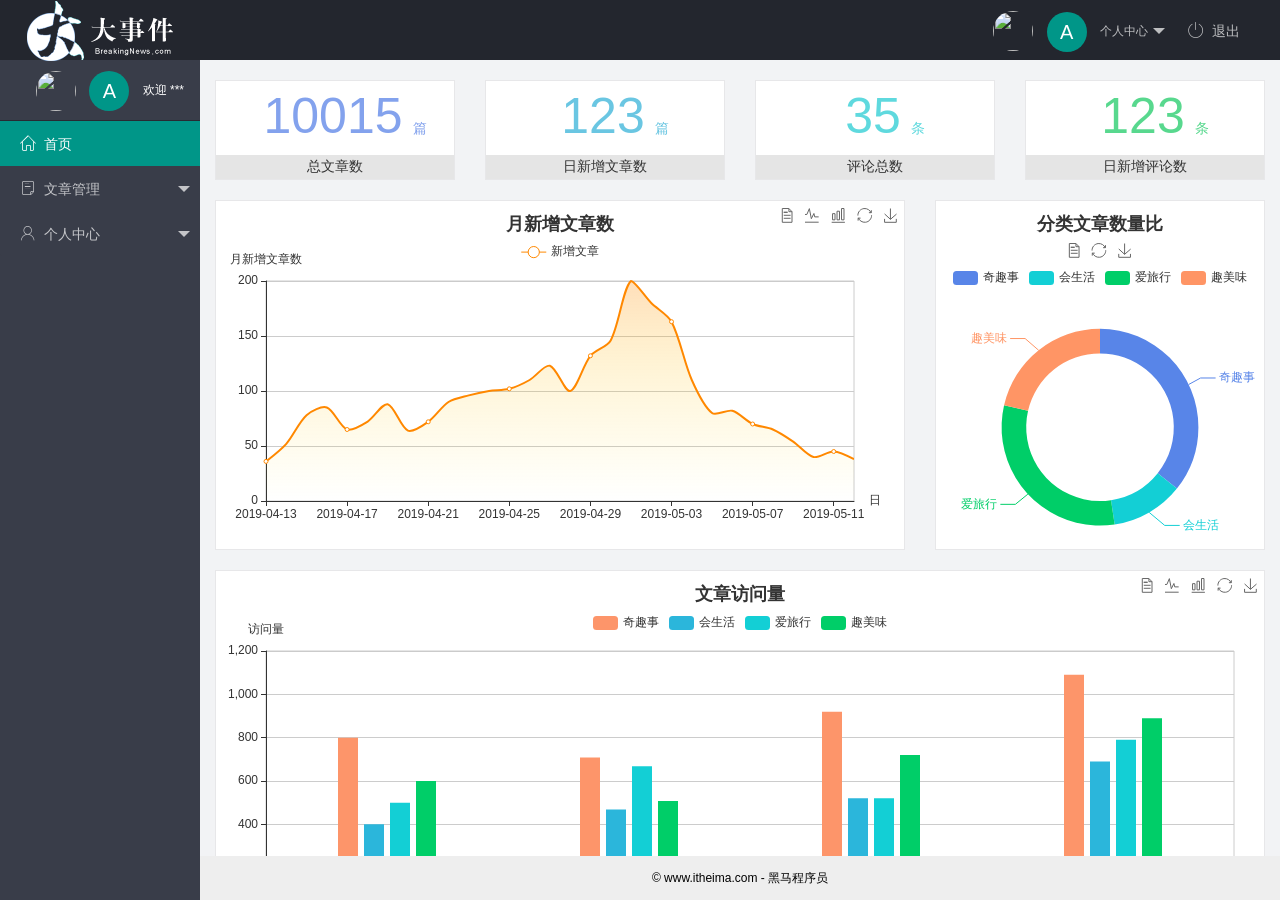
==== commit ac18613c: "完成了主页功能" ====
--- a/index.html
+++ b/index.html
@@ -17,7 +17,7 @@
     <div class="layui-layout layui-layout-admin">
         <div class="layui-header">
             <div class="layui-logo">
-                <img src="/assets/images/logo.png" alt="" />
+                <img src="./assets/images/logo.png" alt="" />
             </div>
             <!-- 头部区域（可配合layui已有的水平导航） -->
             <ul class="layui-nav layui-layout-right">
@@ -33,7 +33,7 @@
                     </dl>
                 </li>
                 <li class="layui-nav-item">
-                    <a href=""><span class="iconfont icon-tuichu"></span>退出</a>
+                    <a href="javascript:;" id="btnLogout"><span class="iconfont icon-tuichu"></span>退出</a>
                 </li>
             </ul>
         </div>
@@ -48,7 +48,7 @@
                 <!-- 左侧导航区域（可配合layui已有的垂直导航） -->
                 <ul class="layui-nav layui-nav-tree" lay-shrink="all">
                     <li class="layui-nav-item layui-this">
-                        <a href="/home/dashboard.html" target="fm"><span class="iconfont icon-home"></span>首页</a>
+                        <a href="./home/dashboard.html" target="fm"><span class="iconfont icon-home"></span>首页</a>
                     </li>
                     <li class="layui-nav-item">
                         <a class="" href="javascript:;"><span class="iconfont icon-16"></span>文章管理</a>
@@ -84,7 +84,7 @@
 
         <div class="layui-body">
             <!-- 内容主体区域 -->
-            <iframe name="fm" src="/home/dashboard.html" frameborder="0"></iframe>
+            <iframe name="fm" src="./home/dashboard.html" frameborder="0"></iframe>
         </div>
 
         <div class="layui-footer">
@@ -93,7 +93,12 @@
         </div>
     </div>
     <!-- 导入 layui 的JS文件 -->
-    <script src="/assets/lib/layui/layui.all.js"></script>
+    <script src="./assets/lib/layui/layui.all.js"></script>
+    <!-- 导入 jquery -->
+    <script src="./assets/lib/jquery.js"></script>
+    <script src="./assets/js/baseAPI.js"></script>
+    <!-- 导入自己的js -->
+    <script src="./assets/js/index.js"></script>
 </body>
 
 </html>
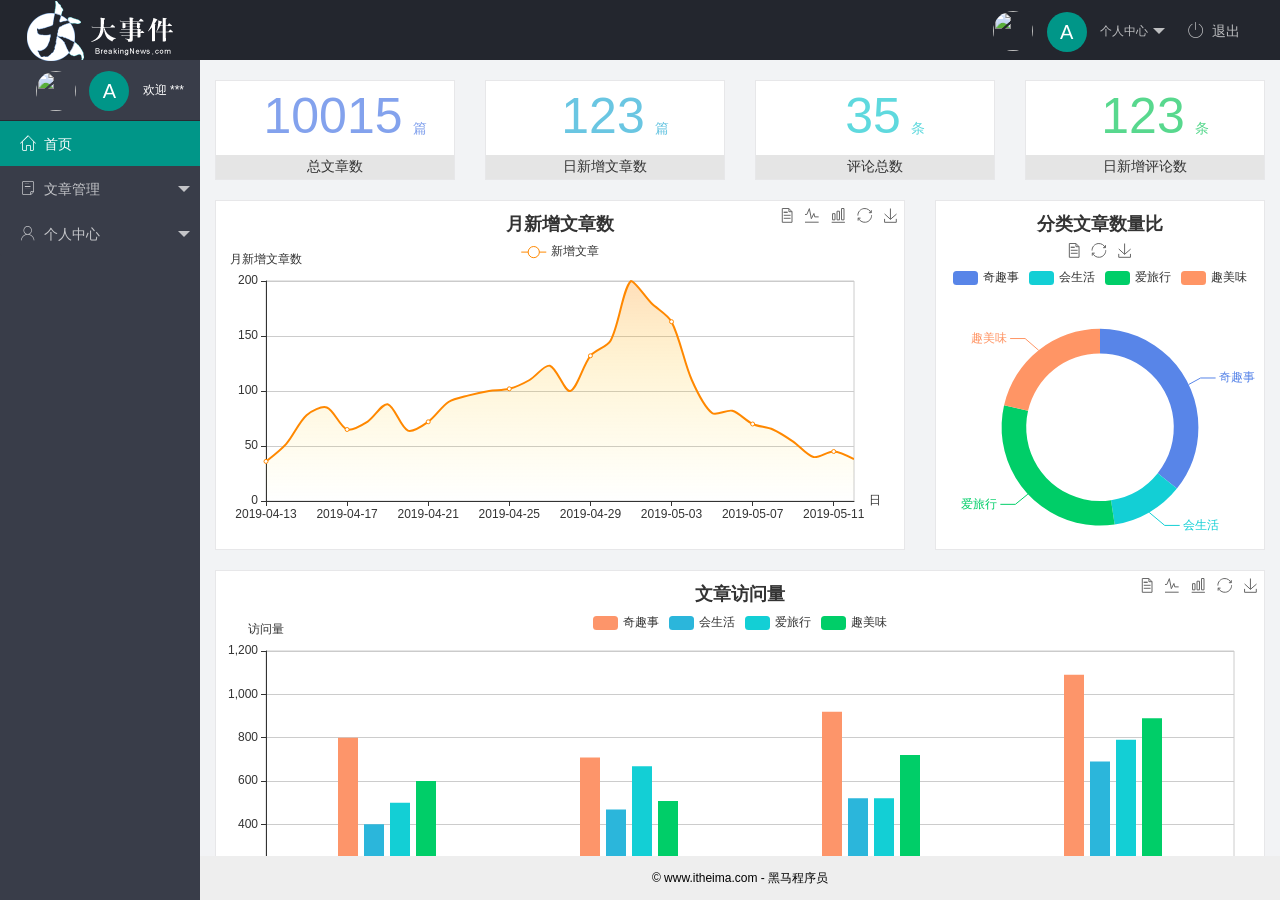
==== commit 0ce2eae9: "完成个人中心功能的开发" ====
--- a/index.html
+++ b/index.html
@@ -27,9 +27,9 @@
                         <span class="text-avatar">A</span> 个人中心
                     </a>
                     <dl class="layui-nav-child">
-                        <dd><a href="">基本资料</a></dd>
-                        <dd><a href="">更换头像</a></dd>
-                        <dd><a href="">重置密码</a></dd>
+                        <dd><a href="./user/user_info.html" target="fm">基本资料</a></dd>
+                        <dd><a href="./user/user_avatar.html" target="fm">更换头像</a></dd>
+                        <dd><a href="./user/user_pwd.html" target="fm">重置密码</a></dd>
                     </dl>
                 </li>
                 <li class="layui-nav-item">
@@ -68,13 +68,13 @@
                         <a href="javascript:;"><span class="iconfont icon-user"></span>个人中心</a>
                         <dl class="layui-nav-child">
                             <dd>
-                                <a href="javascript:;"><i class="layui-icon layui-icon-app"></i>基本资料</a>
+                                <a href="./user/user_info.html" target="fm"><i class="layui-icon layui-icon-app"></i>基本资料</a>
                             </dd>
                             <dd>
-                                <a href="javascript:;"><i class="layui-icon layui-icon-app"></i>更换头像</a>
+                                <a href="./user/user_avatar.html" target="fm"><i class="layui-icon layui-icon-app"></i>更换头像</a>
                             </dd>
                             <dd>
-                                <a href="javascript:;"><i class="layui-icon layui-icon-app"></i>重置密码</a>
+                                <a href="./user/user_pwd.html" target="fm"><i class="layui-icon layui-icon-app"></i>重置密码</a>
                             </dd>
                         </dl>
                     </li>
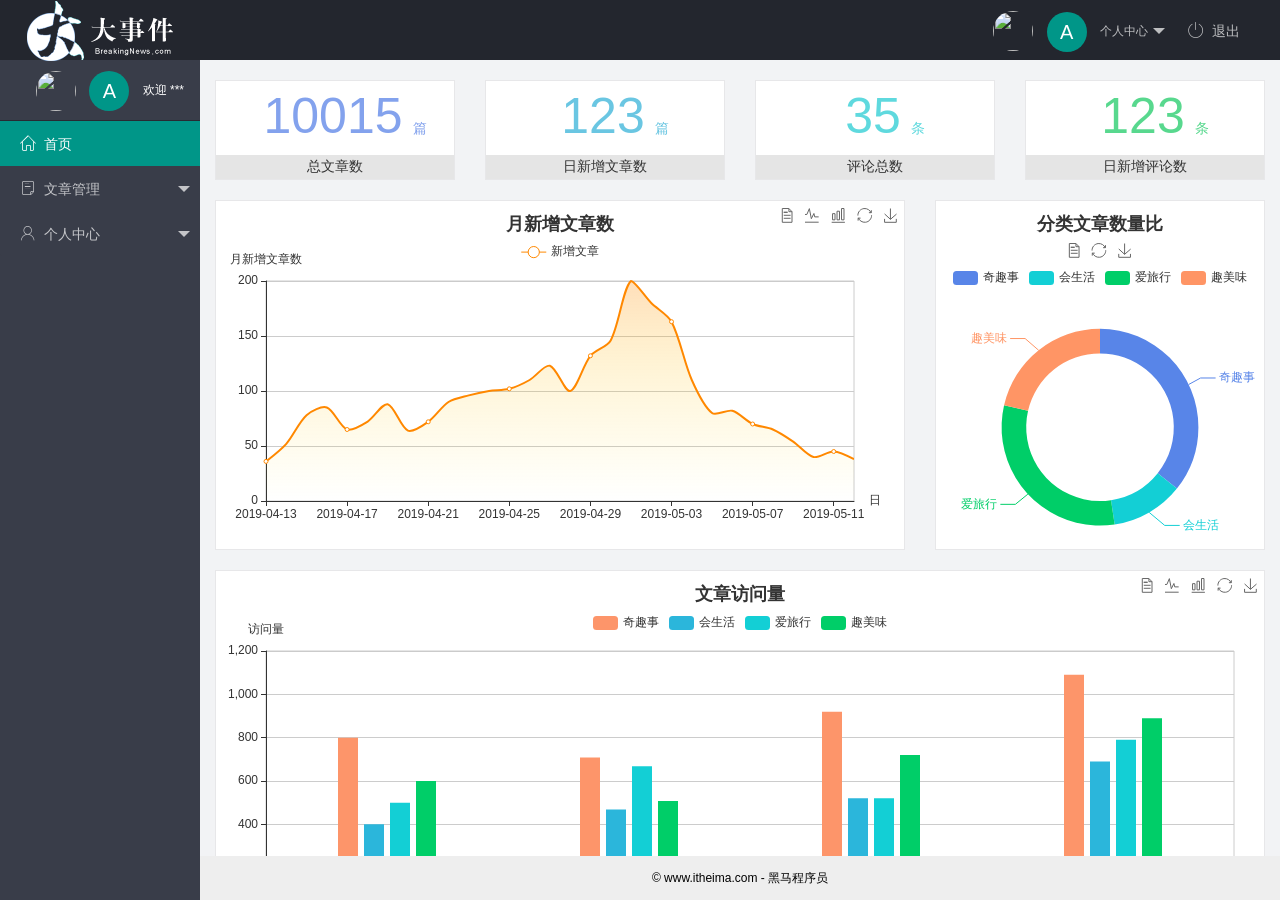
==== commit f2d5f53d: "完成文章管理相关功能的开发" ====
--- a/index.html
+++ b/index.html
@@ -54,13 +54,13 @@
                         <a class="" href="javascript:;"><span class="iconfont icon-16"></span>文章管理</a>
                         <dl class="layui-nav-child">
                             <dd>
-                                <a href="javascript:;"><i class="layui-icon layui-icon-app"></i>文章类别</a>
+                                <a href="./article/art_cate.html" target="fm"><i class="layui-icon layui-icon-app"></i>文章类别</a>
                             </dd>
                             <dd>
-                                <a href="javascript:;"><i class="layui-icon layui-icon-app"></i>文章列表</a>
+                                <a href="./article/art_list.html" target="fm"><i class="layui-icon layui-icon-app"></i>文章列表</a>
                             </dd>
                             <dd>
-                                <a href="javascript:;"><i class="layui-icon layui-icon-app"></i>发布文章</a>
+                                <a href="./article/art_pub.html" target="fm"><i class="layui-icon layui-icon-app"></i>发布文章</a>
                             </dd>
                         </dl>
                     </li>
